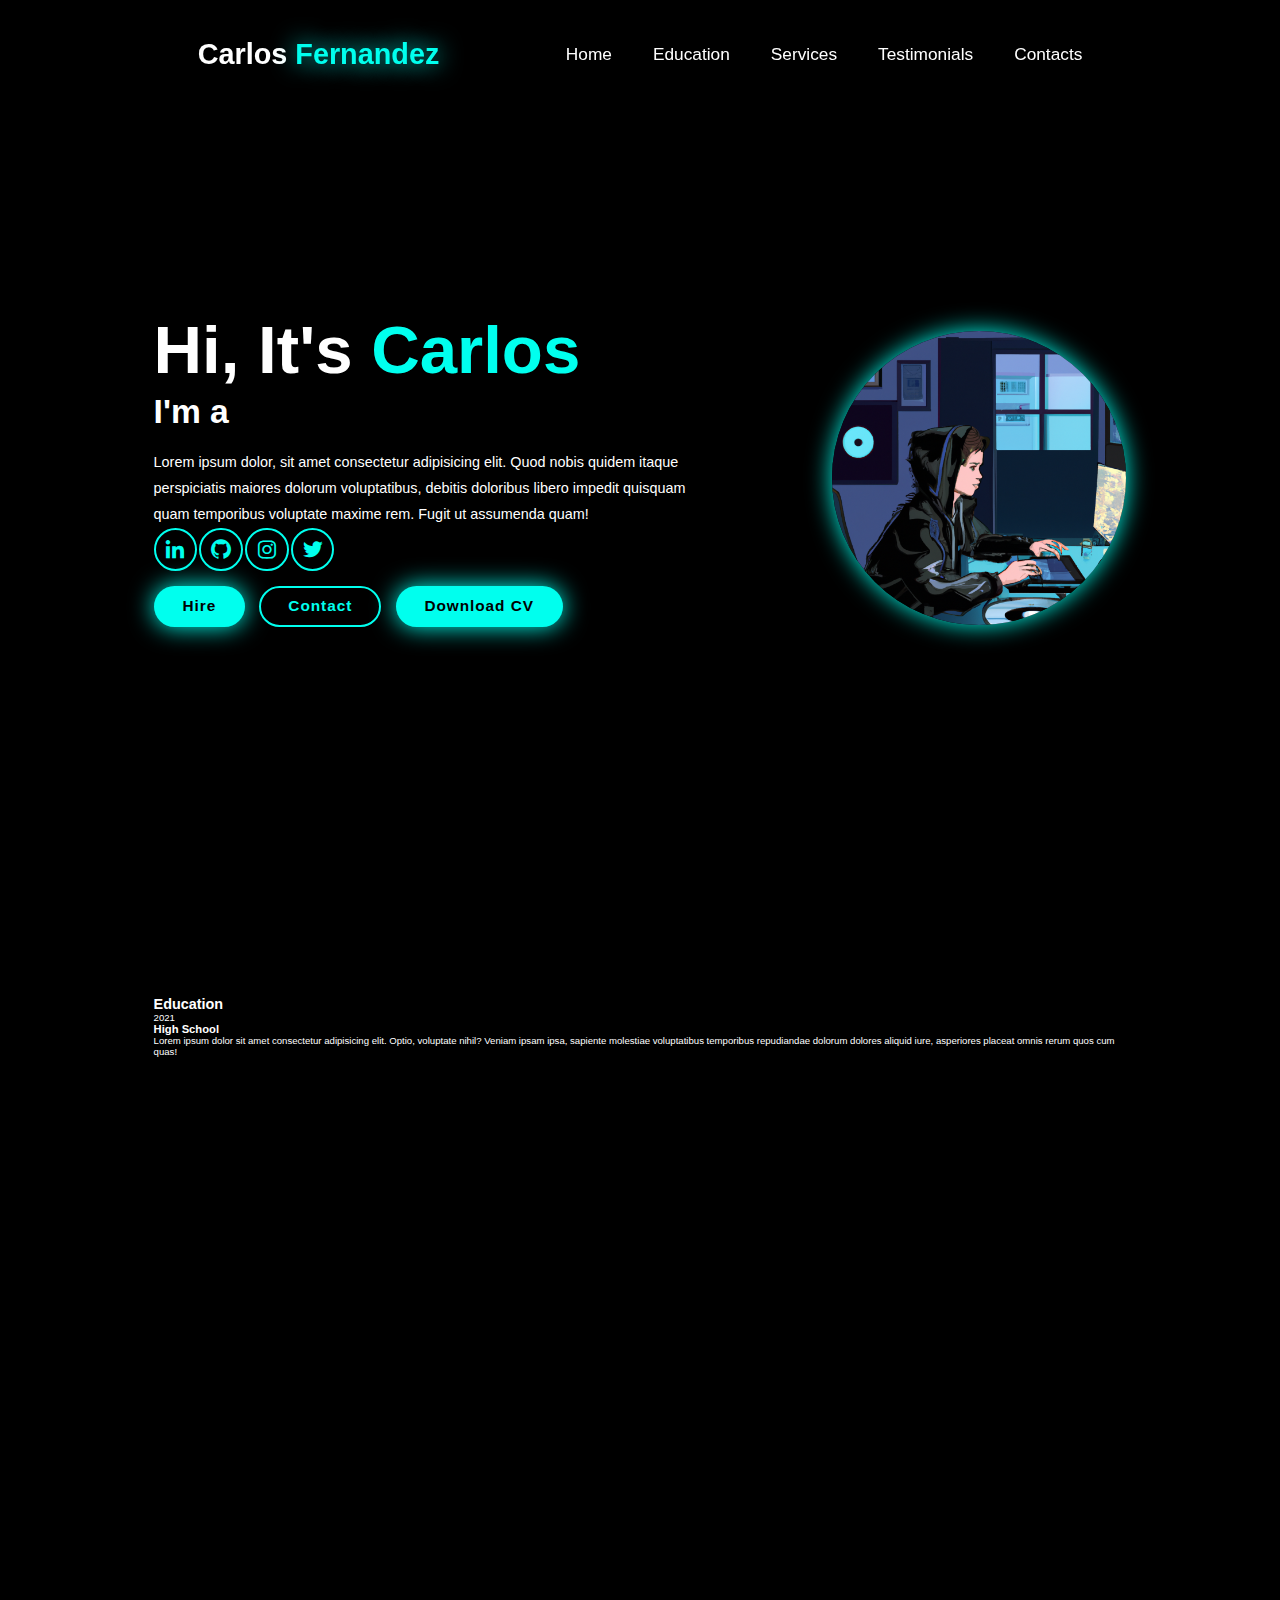
==== index.html @ 99d8a3a7 "1ra Parte" ====
<!DOCTYPE html>
<html lang="en">
<head>
    <meta charset="UTF-8">
    <meta name="viewport" content="width=device-width, initial-scale=1.0">
    <title>Carlos Fernandez - Portafolio</title>
    <link rel="stylesheet" href="style.css">
    <link href='https://unpkg.com/boxicons@2.1.4/css/boxicons.min.css' rel='stylesheet'>
</head>
<body>

   <div> <header class="header">
        <a href="#home" class="logo">Carlos
          <span>Fernandez</span></a>

          <i class='bx bx-menu' id="menu-icon"></i>


          <nav class="navbar">
            <a href="#home" class="active">Home</a>
            <a href="#home" class="active">Education</a>
            <a href="#home" class="active">Services</a>
            <a href="#home" class="active">Testimonials</a>
            <a href="#home" class="active">Contacts</a>
          </nav>
    </header>

    <section class="home" id="home">
        <div class="home-content">
            <h1> Hi, It's <span>Carlos</span></h1>
            <h3 class="text-animation">I'm a<span></span></h3>
            <p>Lorem ipsum dolor, sit amet consectetur adipisicing elit. Quod nobis quidem itaque perspiciatis maiores dolorum voluptatibus, debitis doloribus libero impedit quisquam quam temporibus voluptate maxime rem. Fugit ut assumenda quam!</p>
            
            <div class="social-icon">
                <a href="#"><i class='bx bxl-linkedin' ></i></a>
                <a href="#"><i class='bx bxl-github'></i></a>
                <a href="#"><i class='bx bxl-instagram' ></i></a>
                <a href="#"><i class='bx bxl-twitter'></i></a>
            </div>

            <div class="btn-group">
                <a href="#" class="btn">Hire</a>
                <a href="#contact" class="btn">Contact</a> 
                <a href="#" class="btn">Download CV</a>
            </div>
        </div>
            <div class="home-img">
                <img src="image.png" alt="">
            </div>
        </div>

    </section>

    <section class="Education" id="education">
        <h2 class="heading">Education</h2>

        <div class="timeline-item">

            <div class="timeline-item">
                <div class="timeline-dot">
                    <div class="timeline-date">2021</div>
                    <div class="timeline-content">
                        <h3>High School</h3>
                        <p>Lorem ipsum dolor sit amet consectetur adipisicing elit. Optio, voluptate nihil? Veniam ipsam ipsa, sapiente molestiae voluptatibus temporibus repudiandae dolorum dolores aliquid iure, asperiores placeat omnis rerum quos cum quas!</p>
                    </div>
                </div>
            </div>
        </div> 
    </section>


    <script src="script.js"></script>
</body>
</html>
---- style.css ----
*{
    margin: 0;
    padding: 0;
    box-sizing: border-box;
    text-decoration: none;
    border: none;
    outline: none;
    scroll-behavior: smooth;
    font-family: "Poppins", sans-serif;
}
:root {
    --bg-color: #000000;
    --second-bg-color: #131313;
    --text-color: white;
    --main-color: #00ffee;
}
html{
    font-size: 60%;
    overflow-x: hidden;
}
body{
    background: var(--bg-color);
    color: var(--text-color);
}
.header{
    position: fixed;
    top: 0;
    left: 0;
    width: 100%;
    padding: 4rem 12% 4rem;
    background: rgba(0, 0, 0, 0.3);
    backdrop-filter: blur(10px);
    display: flex;
    justify-content: space-around;
    align-items: center;
    z-index: 5;
}
.logo{
    font-size: 3rem;
    color: var(--text-color);
    font-weight: 800;
    cursor: pointer;
    transition: 0.3 ease;
}
.logo:hover{
    transform: scale(1.1);
}
.logo span{
    text-shadow: 0 0 25px var(--main-color) ;
}
.navbar a{
    font-size: 1.8rem;
    color:var(--text-color);
    margin-left: 4rem;
    font-weight: 500;
    transition: 0.3s ease;
    border-bottom: 3px solid transparent;

}
.navbar a:hover{
    color: var(--main-color);
    border-bottom: 3px solid var(--main-color);
}
#menu-icon{
    font-size: 3.6rem;
    color: var(--main-color);
    display: none;
}
section{
    min-height: 100vh;
    padding: 10rem 12% 10rem;
}
.home{
    display: flex;
    align-items: center;
    justify-content: center;
    gap: 15rem;
}
.home-content{
    display: flex;
    flex-direction: column;
    align-items: baseline;
    text-align: left;
    justify-content: center;
    margin-top: 3rem;
}
span{
    color: var(--main-color);
}
.logo span{
    color: var(--main-color);
}
.home-content h3{
    margin-bottom: 2rem;
    margin-top: 1rem;
    font-size: 3.5rem;
}
.home-content h1{
    font-size: 7rem;
    font-weight: 7rem;
    font-weight: 700;
    margin-top: 1.5rem;
    line-height: 1;
}
.home-img img{
    position: relative;
    top: 3rem;
    width: 23vw;
    border-radius: 50%;
    box-shadow: 0 0 25px var(--main-color);
    cursor: pointer;
    transition: 0.4s ease-in-out;
}
.home-img img:hover{
    box-shadow: 0 0 25px var(--main-color)
                0 0 50px var(--main-color)
                0 0 100px var(--main-color);
}
.home-content p{
    font-size: 1.5rem;
    font-weight: 500;
    line-height: 1.8;
    max-width: 1000px;
}
.social-icon a{
    display: inline-flex;
    justify-content: center;
    align-items: center;
    width: 4.5rem;
    height: 4.5rem;
    background: transparent;
    border: 2px solid var(--main-color);
    font-size: 2.5rem;
    border-radius: 50%;
    color: var(--main-color);
    margin: 3rem 1.5 3rem 0;
    transition: 0.3 ease-in-out;
    margin-bottom: 1.5rem;
}
.social-icon a:hover{
    color: var(--text-color);
    transform: scale(1.3) translateY(-5px);
    box-shadow: 0 0 25px var(--main-color);
    background-color: var(--main-color);
}
.btn{
    display: inline-block;
    padding: 1rem 2.8rem;
    background: var(--main-color);
    box-shadow: 0 0 25px var(--main-color);
    border-radius: 4rem;
    font-size: 1.6rem;
    color: black;
    border: 2px solid transparent;
    letter-spacing: 0.1rem;
    font-weight: 600;
    transition: 0.3s ease-in-out;
    cursor: pointer;
}
.btn:hover{
    transform: scale(1.05);
    box-shadow: 0 0 50px var(--main-color);
}
.btn-group{
    display: flex;
    align-items: center;
    gap: 1.5rem;
}
.btn-group a:nth-of-type(2){
    background-color: black;
    color: var(--main-color);
    border: 2px solid var(--main-color);
    box-shadow: 0 0 25px transparent;
}
.btn-group a:nth-of-type(2):hover{
    box-shadow: 0 0 25px var(--main-color);
    background-color: var(--main-color);
    color: black;

}
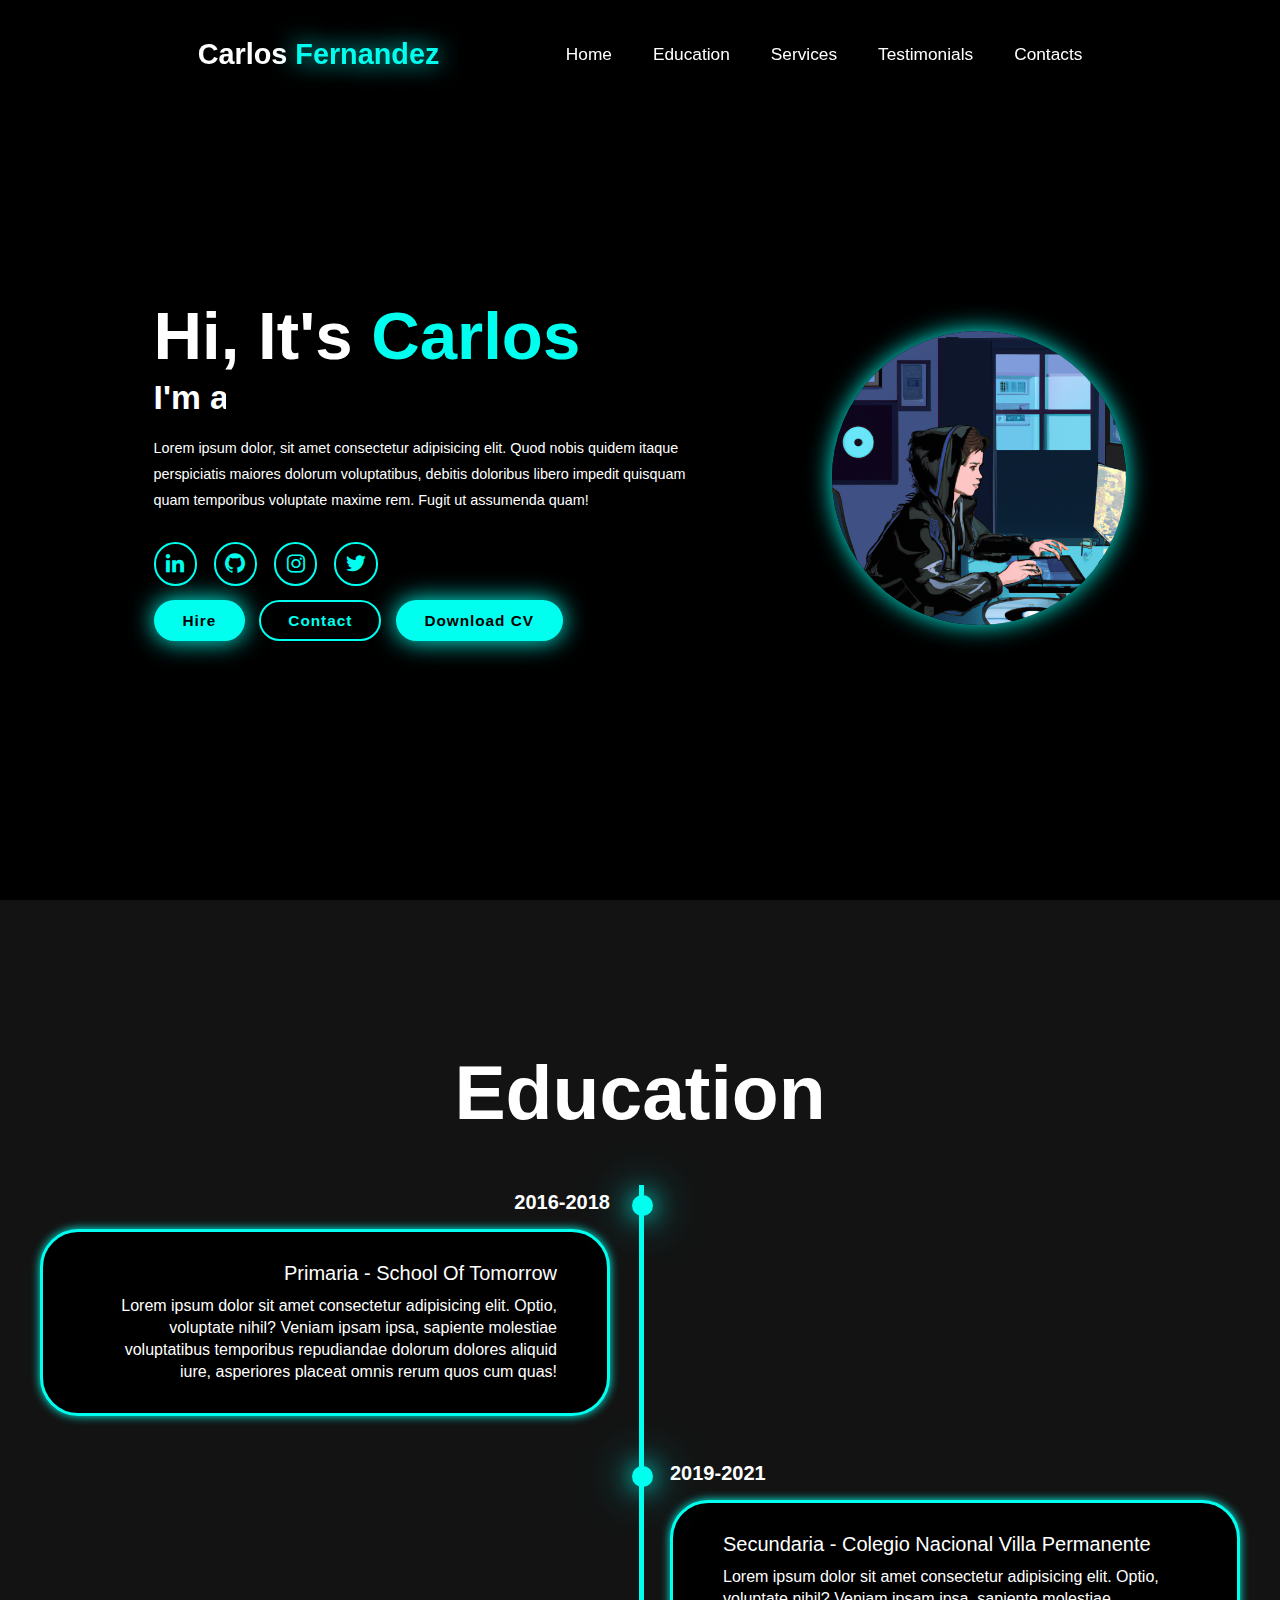
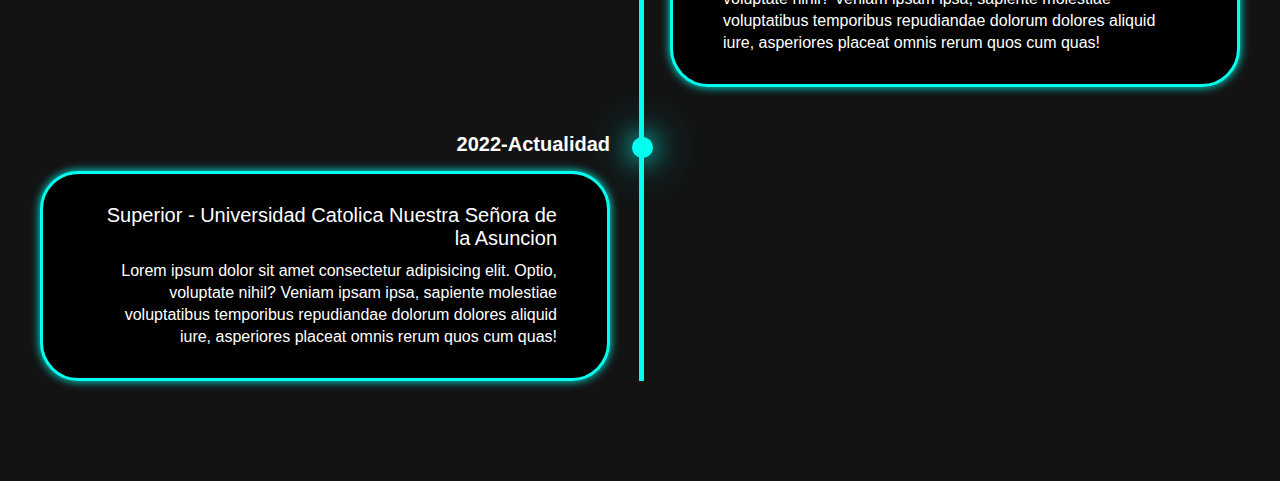
==== commit 5d957181: "Education" ====
--- a/index.html
+++ b/index.html
@@ -9,32 +9,28 @@
 </head>
 <body>
 
-   <div> <header class="header">
-        <a href="#home" class="logo">Carlos
-          <span>Fernandez</span></a>
-
-          <i class='bx bx-menu' id="menu-icon"></i>
-
-
-          <nav class="navbar">
+    <header class="header">
+        <a href="#home" class="logo">Carlos <span>Fernandez</span></a>
+        <i class='bx bx-menu' id="menu-icon"></i>
+        <nav class="navbar">
             <a href="#home" class="active">Home</a>
-            <a href="#home" class="active">Education</a>
-            <a href="#home" class="active">Services</a>
-            <a href="#home" class="active">Testimonials</a>
-            <a href="#home" class="active">Contacts</a>
-          </nav>
+            <a href="#education">Education</a>
+            <a href="#services">Services</a>
+            <a href="#testimonials">Testimonials</a>
+            <a href="#contacts">Contacts</a>
+        </nav>
     </header>
 
     <section class="home" id="home">
         <div class="home-content">
-            <h1> Hi, It's <span>Carlos</span></h1>
+            <h1>Hi, It's <span>Carlos</span></h1>
             <h3 class="text-animation">I'm a<span></span></h3>
             <p>Lorem ipsum dolor, sit amet consectetur adipisicing elit. Quod nobis quidem itaque perspiciatis maiores dolorum voluptatibus, debitis doloribus libero impedit quisquam quam temporibus voluptate maxime rem. Fugit ut assumenda quam!</p>
             
             <div class="social-icon">
-                <a href="#"><i class='bx bxl-linkedin' ></i></a>
+                <a href="#"><i class='bx bxl-linkedin'></i></a>
                 <a href="#"><i class='bx bxl-github'></i></a>
-                <a href="#"><i class='bx bxl-instagram' ></i></a>
+                <a href="#"><i class='bx bxl-instagram'></i></a>
                 <a href="#"><i class='bx bxl-twitter'></i></a>
             </div>
 
@@ -44,31 +40,43 @@
                 <a href="#" class="btn">Download CV</a>
             </div>
         </div>
-            <div class="home-img">
-                <img src="image.png" alt="">
-            </div>
+        <div class="home-img">
+            <img src="image.png" alt="">
         </div>
-
     </section>
 
-    <section class="Education" id="education">
+    <section class="education" id="education">
         <h2 class="heading">Education</h2>
-
-        <div class="timeline-item">
+        <div class="timeline-items">
+            <div class="timeline-item">
+                <div class="timeline-dot"></div>
+                <div class="timeline-date">2016-2018</div>
+                <div class="timeline-content">
+                    <h3>Primaria - School Of Tomorrow</h3>
+                    <p>Lorem ipsum dolor sit amet consectetur adipisicing elit. Optio, voluptate nihil? Veniam ipsam ipsa, sapiente molestiae voluptatibus temporibus repudiandae dolorum dolores aliquid iure, asperiores placeat omnis rerum quos cum quas!</p>
+                </div>
+            </div>
 
             <div class="timeline-item">
-                <div class="timeline-dot">
-                    <div class="timeline-date">2021</div>
-                    <div class="timeline-content">
-                        <h3>High School</h3>
-                        <p>Lorem ipsum dolor sit amet consectetur adipisicing elit. Optio, voluptate nihil? Veniam ipsam ipsa, sapiente molestiae voluptatibus temporibus repudiandae dolorum dolores aliquid iure, asperiores placeat omnis rerum quos cum quas!</p>
-                    </div>
+                <div class="timeline-dot"></div>
+                <div class="timeline-date">2019-2021</div>
+                <div class="timeline-content">
+                    <h3>Secundaria - Colegio Nacional Villa Permanente</h3>
+                    <p>Lorem ipsum dolor sit amet consectetur adipisicing elit. Optio, voluptate nihil? Veniam ipsam ipsa, sapiente molestiae voluptatibus temporibus repudiandae dolorum dolores aliquid iure, asperiores placeat omnis rerum quos cum quas!</p>
+                </div>
+            </div>
+
+            <div class="timeline-item">
+                <div class="timeline-dot"></div>
+                <div class="timeline-date">2022-Actualidad</div>
+                <div class="timeline-content">
+                    <h3>Superior - Universidad Catolica Nuestra Señora de la Asuncion</h3>
+                    <p>Lorem ipsum dolor sit amet consectetur adipisicing elit. Optio, voluptate nihil? Veniam ipsam ipsa, sapiente molestiae voluptatibus temporibus repudiandae dolorum dolores aliquid iure, asperiores placeat omnis rerum quos cum quas!</p>
                 </div>
             </div>
         </div> 
     </section>
 
-
     <script src="script.js"></script>
 </body>
-</html>+</html>
--- a/style.css
+++ b/style.css
@@ -27,7 +27,7 @@
     top: 0;
     left: 0;
     width: 100%;
-    padding: 4rem 12% 4rem;
+    padding: 4rem 12%;
     background: rgba(0, 0, 0, 0.3);
     backdrop-filter: blur(10px);
     display: flex;
@@ -40,22 +40,21 @@
     color: var(--text-color);
     font-weight: 800;
     cursor: pointer;
-    transition: 0.3 ease;
+    transition: 0.3s ease;
 }
 .logo:hover{
     transform: scale(1.1);
 }
 .logo span{
-    text-shadow: 0 0 25px var(--main-color) ;
+    text-shadow: 0 0 25px var(--main-color);
 }
 .navbar a{
     font-size: 1.8rem;
-    color:var(--text-color);
+    color: var(--text-color);
     margin-left: 4rem;
     font-weight: 500;
     transition: 0.3s ease;
     border-bottom: 3px solid transparent;
-
 }
 .navbar a:hover{
     color: var(--main-color);
@@ -68,7 +67,7 @@
 }
 section{
     min-height: 100vh;
-    padding: 10rem 12% 10rem;
+    padding: 10rem 12%;
 }
 .home{
     display: flex;
@@ -87,9 +86,6 @@
 span{
     color: var(--main-color);
 }
-.logo span{
-    color: var(--main-color);
-}
 .home-content h3{
     margin-bottom: 2rem;
     margin-top: 1rem;
@@ -97,7 +93,6 @@
 }
 .home-content h1{
     font-size: 7rem;
-    font-weight: 7rem;
     font-weight: 700;
     margin-top: 1.5rem;
     line-height: 1;
@@ -112,8 +107,8 @@
     transition: 0.4s ease-in-out;
 }
 .home-img img:hover{
-    box-shadow: 0 0 25px var(--main-color)
-                0 0 50px var(--main-color)
+    box-shadow: 0 0 25px var(--main-color),
+                0 0 50px var(--main-color),
                 0 0 100px var(--main-color);
 }
 .home-content p{
@@ -133,9 +128,8 @@
     font-size: 2.5rem;
     border-radius: 50%;
     color: var(--main-color);
-    margin: 3rem 1.5 3rem 0;
-    transition: 0.3 ease-in-out;
-    margin-bottom: 1.5rem;
+    margin: 3rem 1.5rem 1.5rem 0;
+    transition: 0.3s ease-in-out;
 }
 .social-icon a:hover{
     color: var(--text-color);
@@ -176,5 +170,148 @@
     box-shadow: 0 0 25px var(--main-color);
     background-color: var(--main-color);
     color: black;
-
-}
+}
+.text-animation{
+    font-size: 34px;
+    font-weight: 600;
+    min-width: 280px;
+}
+.text-animation span{
+    position: relative;
+}
+.text-animation span::before{
+    content: "Web Developer";
+    color: var(--main-color);
+    animation: words 20s infinite;
+}
+.text-animation span::after{
+    content: "";
+    background-color: var(--bg-color);
+    position: absolute;
+    width: calc(100% + 8px);
+    height: 100%;
+    border-left: 3px solid var(--bg-color);
+    right: -8px;
+    animation: cursor 1s infinite, typing 20s steps(20) infinite;
+}
+@keyframes cursor {
+    to {
+        border-left: 2px solid var(--main-color);
+    }
+}
+@keyframes words {
+    0%, 20% {
+        content: "Frontend Designer";
+    }
+    21%, 40% {
+        content: "Web Designer";
+    }
+    41%, 60% {
+        content: "UI / UX Designer";
+    }
+    61%, 80% {
+        content: "Web Developer";
+    }
+    81%, 100% {
+        content: "Software Tester";
+    }
+}
+@keyframes typing {
+    0%, 10%, 15%, 30%, 35%, 50%, 55%, 70%, 75%, 90%, 95% {
+        width: 0;
+    }
+    5%, 20%, 25%, 40%, 45%, 60%, 65%, 80%, 85% {
+        width: calc(100% + 8px);
+    }
+}
+.heading{
+    font-size: 8rem;
+    text-align: center;
+    margin: 5rem 0;
+}
+.education{
+    padding: 100px 15px;
+    background: var(--second-bg-color);
+}
+.education h2{
+    margin-bottom: 5rem;
+}
+.timeline-items{
+    max-width: 1200px;
+    margin: auto;
+    display: flex;
+    flex-wrap: wrap;
+    position: relative;
+}
+.timeline-items::before{
+    content: "";
+    position: absolute;
+    width: 5px;
+    height: 100%;
+    background-color: var(--main-color);
+    left: calc(50% - 1px);
+}
+.timeline-item{
+    margin-bottom: 40px;
+    width: 100%;
+    position: relative;
+}
+.timeline-item:last-child{
+    margin-bottom: 0;
+}
+.timeline-item:nth-child(odd){
+    padding-right: calc(50% + 30px);
+    text-align: right;
+}
+.timeline-item:nth-child(even){
+    padding-left: calc(50% + 30px);
+}
+.timeline-dot{
+    height: 21px;
+    width: 21px;
+    background-color: var(--main-color);
+    box-shadow: 0 0 25px var(--main-color),
+                0 0 50px var(--main-color);
+    position: absolute;
+    left: calc(50% - 8px);
+    border-radius: 50%;
+    top: 10px;
+}
+.timeline-date{
+    font-size: 20px;
+    font-weight: 800;
+    color: white;
+    margin: 6px 0 15px;
+}                   
+.timeline-content{
+    background-color: var(--bg-color);
+    border: 3px solid var(--main-color);
+    padding: 30px 50px;
+    border-radius: 4rem;
+    box-shadow: 0 0 10px var(--main-color);
+    cursor: pointer;
+    transition: 0.3s ease-in-out;
+}
+.timeline-content:hover{
+    transform: scale(1.05);
+    box-shadow: 0 0 25px var(--main-color);
+}
+.timeline-content h3{
+    font-size: 20px;
+    color: white;
+    margin: 0 0 10px;
+    font-weight: 500;
+}
+.timeline-content p{
+    color: white;
+    font-size: 16px;
+    font-weight: 300;
+    line-height: 22px;
+}
+::-webkit-scrollbar{
+    background-color: var(--main-color);
+}
+::-webkit-scrollbar-track{
+    background-color: var(--bg-color);
+    width: 50px;
+}
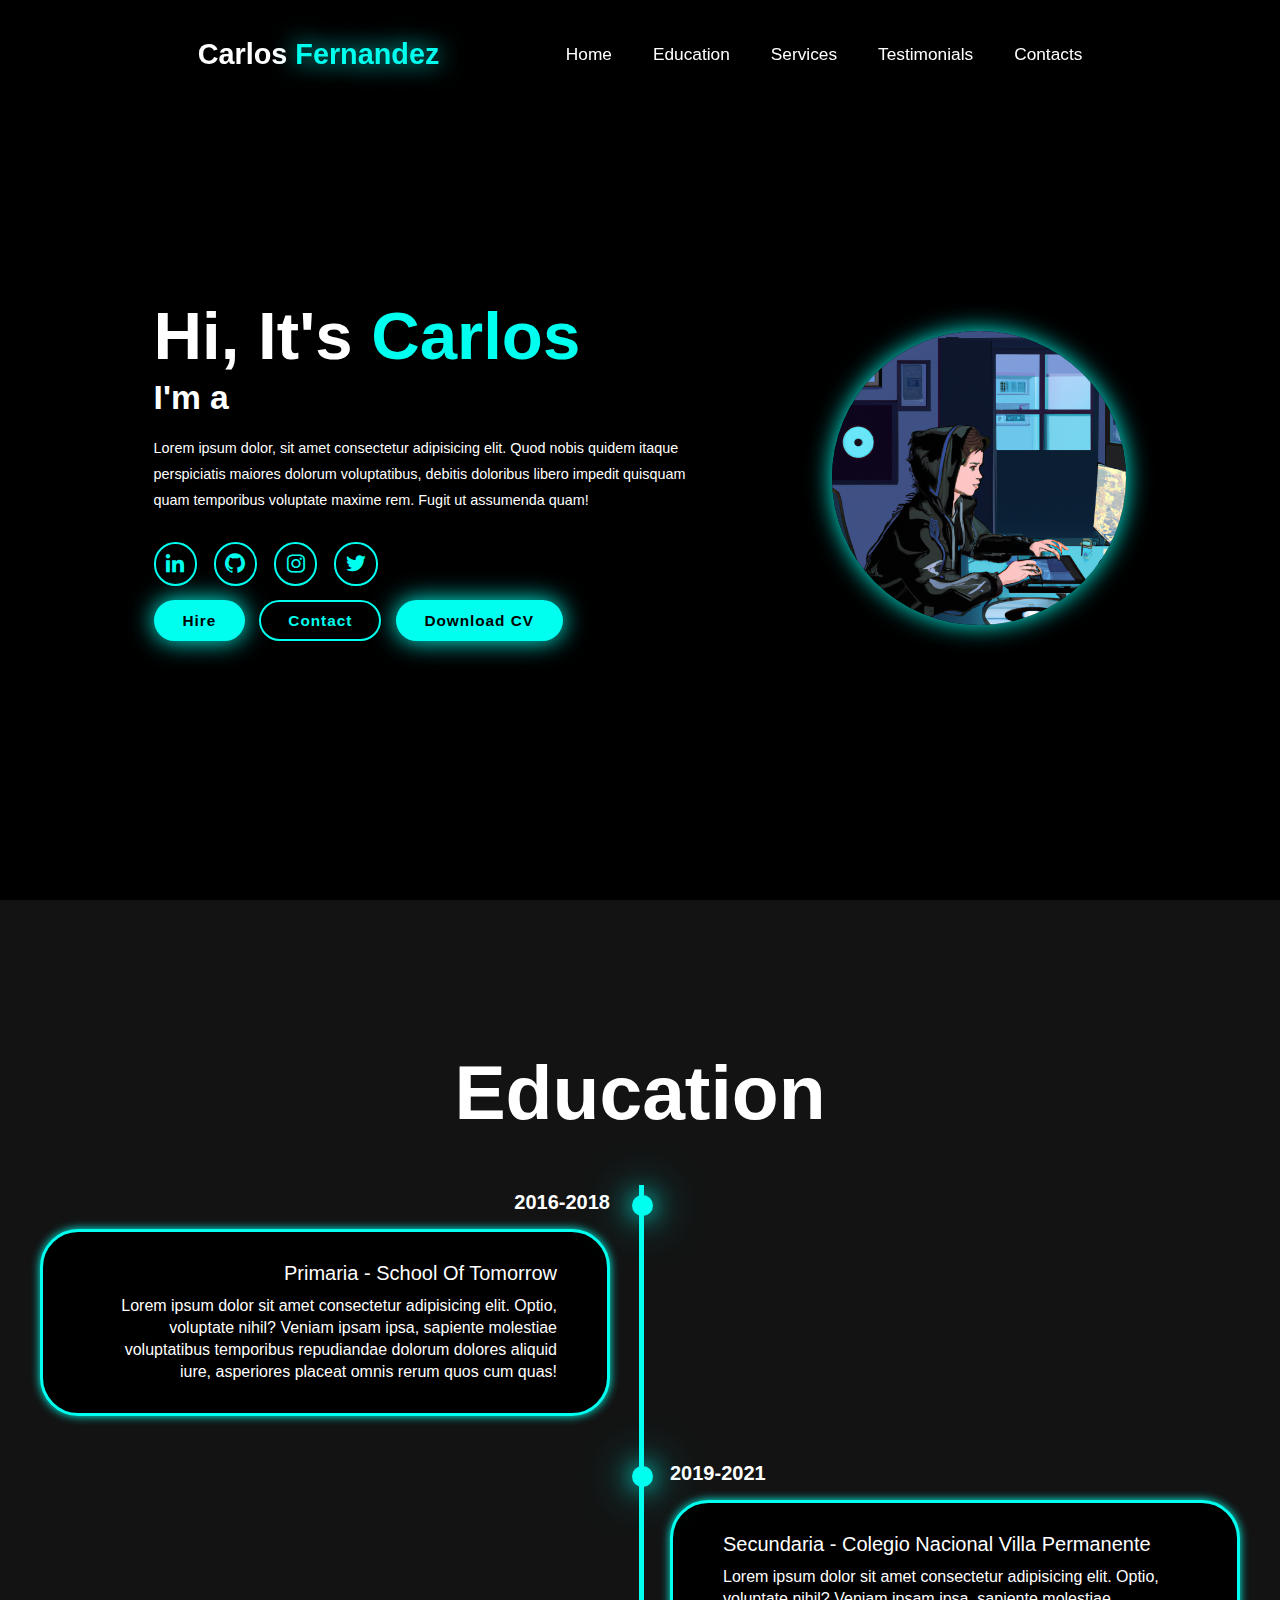
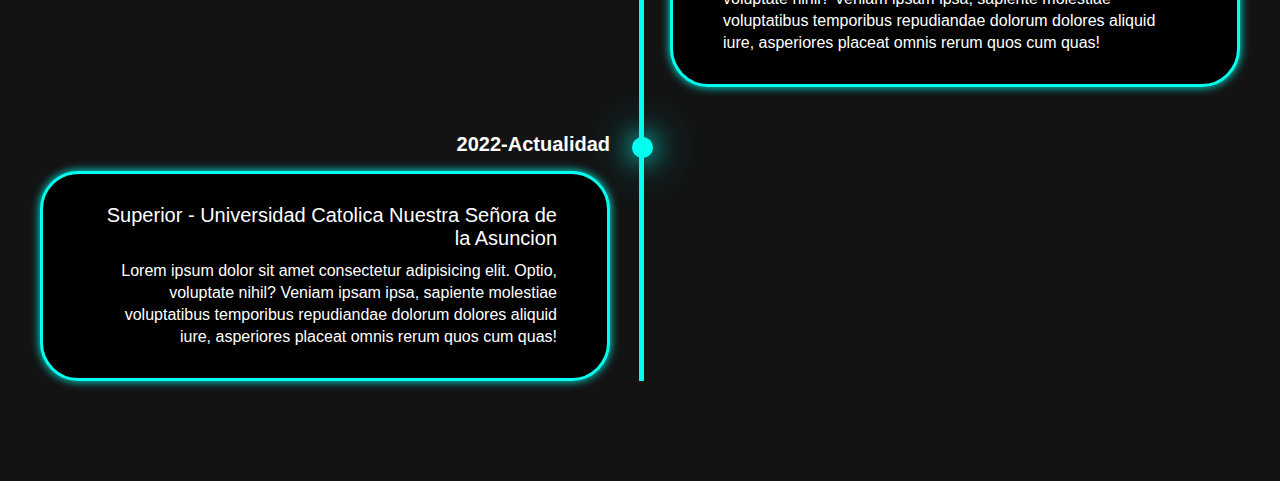
==== commit 3644e8f2: "1" ====
--- a/index.html
+++ b/index.html
@@ -24,7 +24,7 @@
     <section class="home" id="home">
         <div class="home-content">
             <h1>Hi, It's <span>Carlos</span></h1>
-            <h3 class="text-animation">I'm a<span></span></h3>
+            <h3 class="text-animation">I'm a <span></span></h3>
             <p>Lorem ipsum dolor, sit amet consectetur adipisicing elit. Quod nobis quidem itaque perspiciatis maiores dolorum voluptatibus, debitis doloribus libero impedit quisquam quam temporibus voluptate maxime rem. Fugit ut assumenda quam!</p>
             
             <div class="social-icon">
--- a/style.css
+++ b/style.css
@@ -1,4 +1,4 @@
-*{
+* {
     margin: 0;
     padding: 0;
     box-sizing: border-box;
@@ -14,15 +14,16 @@
     --text-color: white;
     --main-color: #00ffee;
 }
-html{
+html {
     font-size: 60%;
     overflow-x: hidden;
-}
-body{
+    scroll-behavior: smooth;
+}
+body {
     background: var(--bg-color);
     color: var(--text-color);
 }
-.header{
+.header {
     position: fixed;
     top: 0;
     left: 0;
@@ -35,20 +36,20 @@
     align-items: center;
     z-index: 5;
 }
-.logo{
+.logo {
     font-size: 3rem;
     color: var(--text-color);
     font-weight: 800;
     cursor: pointer;
     transition: 0.3s ease;
 }
-.logo:hover{
+.logo:hover {
     transform: scale(1.1);
 }
-.logo span{
+.logo span {
     text-shadow: 0 0 25px var(--main-color);
 }
-.navbar a{
+.navbar a {
     font-size: 1.8rem;
     color: var(--text-color);
     margin-left: 4rem;
@@ -56,26 +57,26 @@
     transition: 0.3s ease;
     border-bottom: 3px solid transparent;
 }
-.navbar a:hover{
+.navbar a:hover {
     color: var(--main-color);
     border-bottom: 3px solid var(--main-color);
 }
-#menu-icon{
+#menu-icon {
     font-size: 3.6rem;
     color: var(--main-color);
     display: none;
 }
-section{
+section {
     min-height: 100vh;
     padding: 10rem 12%;
 }
-.home{
+.home {
     display: flex;
     align-items: center;
     justify-content: center;
     gap: 15rem;
 }
-.home-content{
+.home-content {
     display: flex;
     flex-direction: column;
     align-items: baseline;
@@ -83,21 +84,21 @@
     justify-content: center;
     margin-top: 3rem;
 }
-span{
-    color: var(--main-color);
-}
-.home-content h3{
+span {
+    color: var(--main-color);
+}
+.home-content h3 {
     margin-bottom: 2rem;
     margin-top: 1rem;
     font-size: 3.5rem;
 }
-.home-content h1{
+.home-content h1 {
     font-size: 7rem;
     font-weight: 700;
     margin-top: 1.5rem;
     line-height: 1;
 }
-.home-img img{
+.home-img img {
     position: relative;
     top: 3rem;
     width: 23vw;
@@ -106,18 +107,18 @@
     cursor: pointer;
     transition: 0.4s ease-in-out;
 }
-.home-img img:hover{
+.home-img img:hover {
     box-shadow: 0 0 25px var(--main-color),
                 0 0 50px var(--main-color),
                 0 0 100px var(--main-color);
 }
-.home-content p{
+.home-content p {
     font-size: 1.5rem;
     font-weight: 500;
     line-height: 1.8;
     max-width: 1000px;
 }
-.social-icon a{
+.social-icon a {
     display: inline-flex;
     justify-content: center;
     align-items: center;
@@ -131,13 +132,13 @@
     margin: 3rem 1.5rem 1.5rem 0;
     transition: 0.3s ease-in-out;
 }
-.social-icon a:hover{
+.social-icon a:hover {
     color: var(--text-color);
     transform: scale(1.3) translateY(-5px);
     box-shadow: 0 0 25px var(--main-color);
     background-color: var(--main-color);
 }
-.btn{
+.btn {
     display: inline-block;
     padding: 1rem 2.8rem;
     background: var(--main-color);
@@ -151,40 +152,40 @@
     transition: 0.3s ease-in-out;
     cursor: pointer;
 }
-.btn:hover{
+.btn:hover {
     transform: scale(1.05);
     box-shadow: 0 0 50px var(--main-color);
 }
-.btn-group{
+.btn-group {
     display: flex;
     align-items: center;
     gap: 1.5rem;
 }
-.btn-group a:nth-of-type(2){
+.btn-group a:nth-of-type(2) {
     background-color: black;
     color: var(--main-color);
     border: 2px solid var(--main-color);
     box-shadow: 0 0 25px transparent;
 }
-.btn-group a:nth-of-type(2):hover{
+.btn-group a:nth-of-type(2):hover {
     box-shadow: 0 0 25px var(--main-color);
     background-color: var(--main-color);
     color: black;
 }
-.text-animation{
+.text-animation {
     font-size: 34px;
     font-weight: 600;
     min-width: 280px;
 }
-.text-animation span{
+.text-animation span {
     position: relative;
 }
-.text-animation span::before{
+.text-animation span::before {
     content: "Web Developer";
     color: var(--main-color);
     animation: words 20s infinite;
 }
-.text-animation span::after{
+.text-animation span::after {
     content: "";
     background-color: var(--bg-color);
     position: absolute;
@@ -224,26 +225,26 @@
         width: calc(100% + 8px);
     }
 }
-.heading{
+.heading {
     font-size: 8rem;
     text-align: center;
     margin: 5rem 0;
 }
-.education{
+.education {
     padding: 100px 15px;
     background: var(--second-bg-color);
 }
-.education h2{
+.education h2 {
     margin-bottom: 5rem;
 }
-.timeline-items{
+.timeline-items {
     max-width: 1200px;
     margin: auto;
     display: flex;
     flex-wrap: wrap;
     position: relative;
 }
-.timeline-items::before{
+.timeline-items::before {
     content: "";
     position: absolute;
     width: 5px;
@@ -251,22 +252,22 @@
     background-color: var(--main-color);
     left: calc(50% - 1px);
 }
-.timeline-item{
+.timeline-item {
     margin-bottom: 40px;
     width: 100%;
     position: relative;
 }
-.timeline-item:last-child{
+.timeline-item:last-child {
     margin-bottom: 0;
 }
-.timeline-item:nth-child(odd){
+.timeline-item:nth-child(odd) {
     padding-right: calc(50% + 30px);
     text-align: right;
 }
-.timeline-item:nth-child(even){
+.timeline-item:nth-child(even) {
     padding-left: calc(50% + 30px);
 }
-.timeline-dot{
+.timeline-dot {
     height: 21px;
     width: 21px;
     background-color: var(--main-color);
@@ -277,13 +278,13 @@
     border-radius: 50%;
     top: 10px;
 }
-.timeline-date{
+.timeline-date {
     font-size: 20px;
     font-weight: 800;
     color: white;
     margin: 6px 0 15px;
 }                   
-.timeline-content{
+.timeline-content {
     background-color: var(--bg-color);
     border: 3px solid var(--main-color);
     padding: 30px 50px;
@@ -292,26 +293,29 @@
     cursor: pointer;
     transition: 0.3s ease-in-out;
 }
-.timeline-content:hover{
+.timeline-content:hover {
     transform: scale(1.05);
     box-shadow: 0 0 25px var(--main-color);
 }
-.timeline-content h3{
+.timeline-content h3 {
     font-size: 20px;
     color: white;
     margin: 0 0 10px;
     font-weight: 500;
 }
-.timeline-content p{
+.timeline-content p {
     color: white;
     font-size: 16px;
     font-weight: 300;
     line-height: 22px;
 }
-::-webkit-scrollbar{
-    background-color: var(--main-color);
-}
-::-webkit-scrollbar-track{
+::-webkit-scrollbar {
+    width: 12px;
+}
+::-webkit-scrollbar-thumb {
+    background-color: var(--main-color);
+    border-radius: 6px;
+}
+::-webkit-scrollbar-track {
     background-color: var(--bg-color);
-    width: 50px;
-}
+}
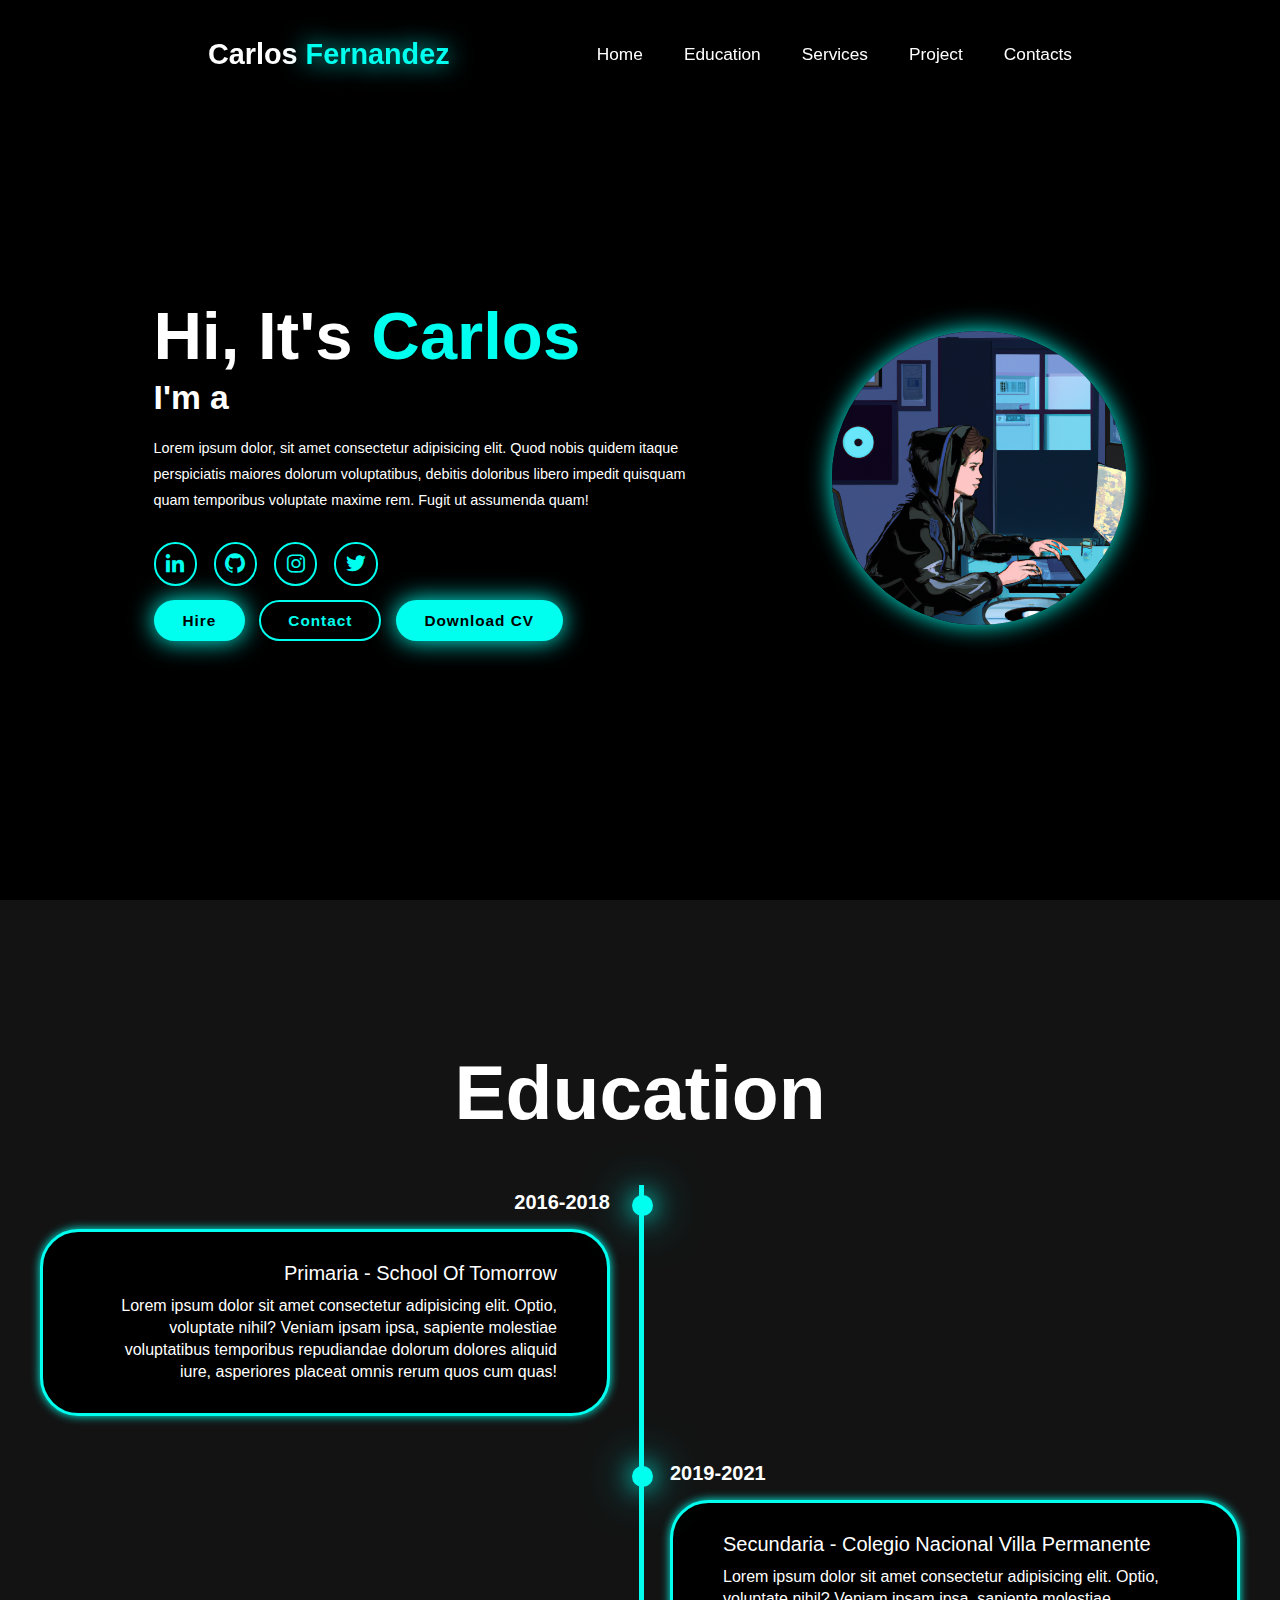
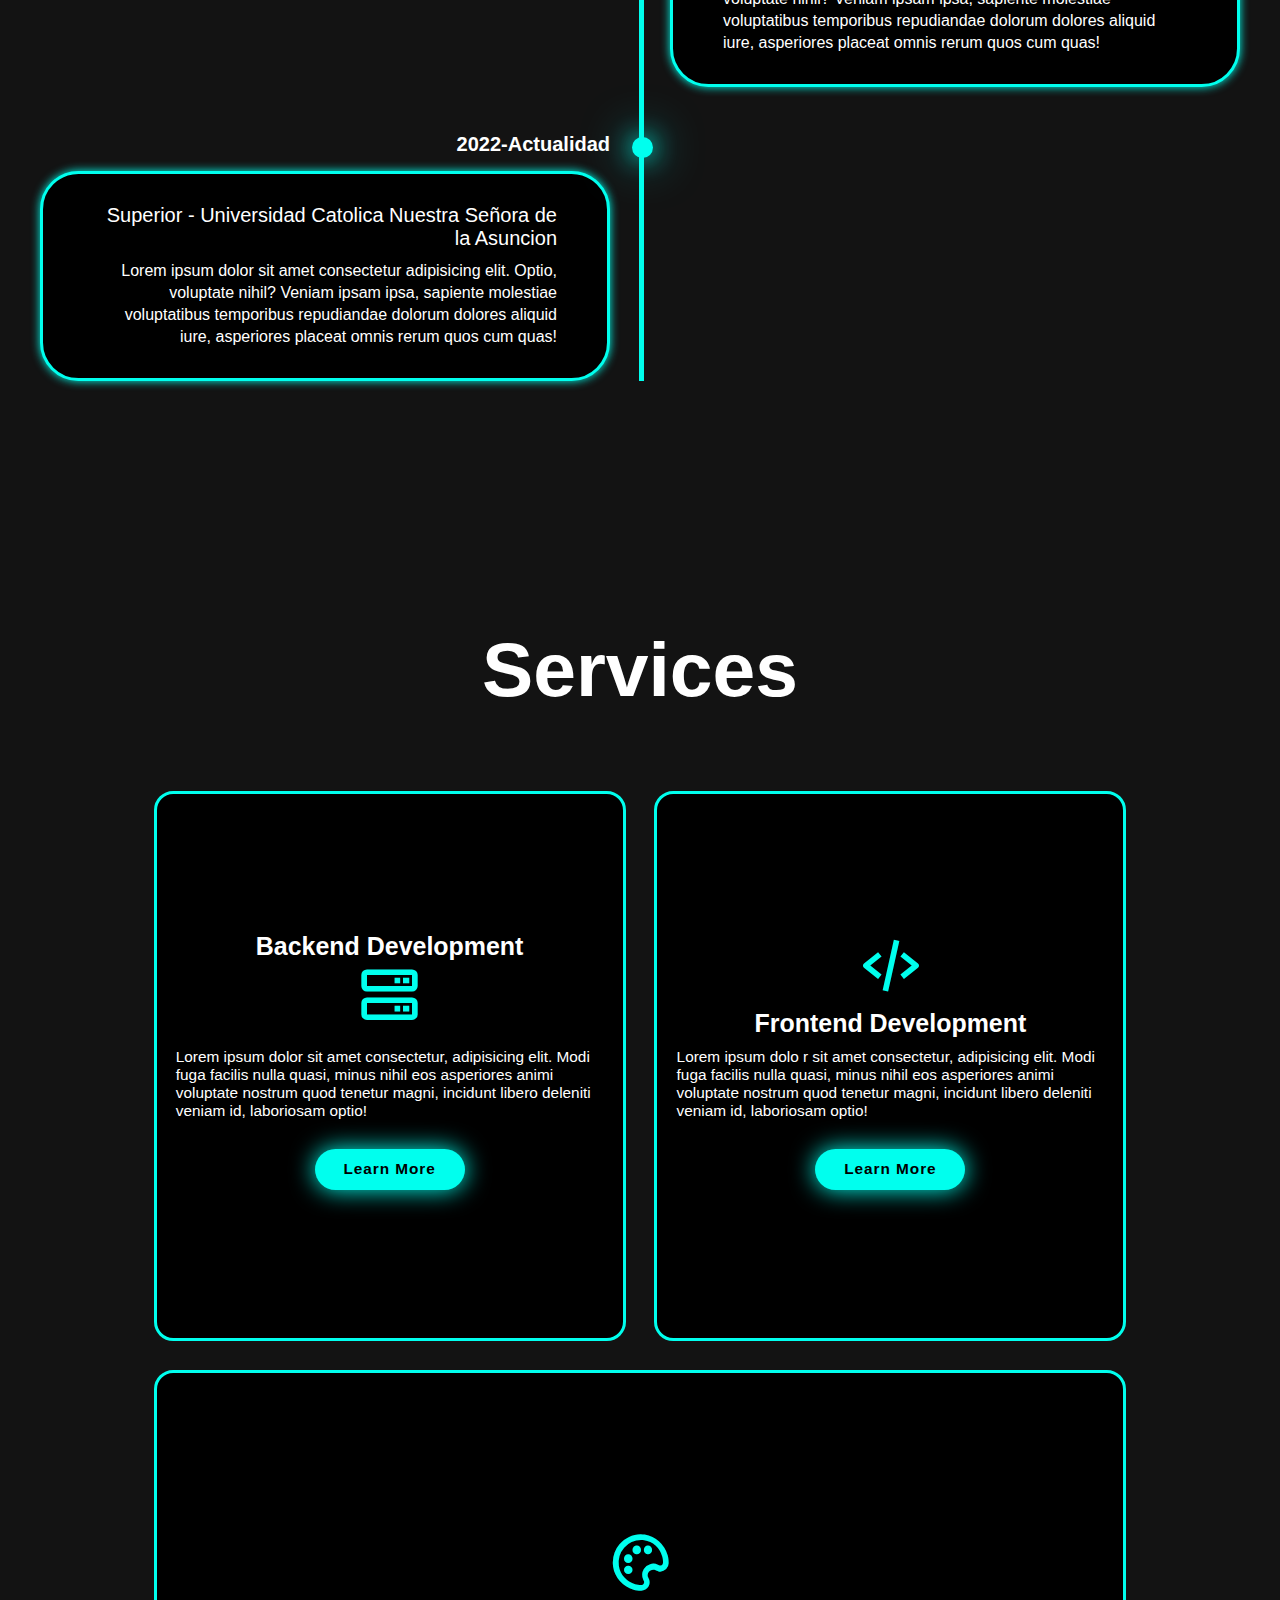
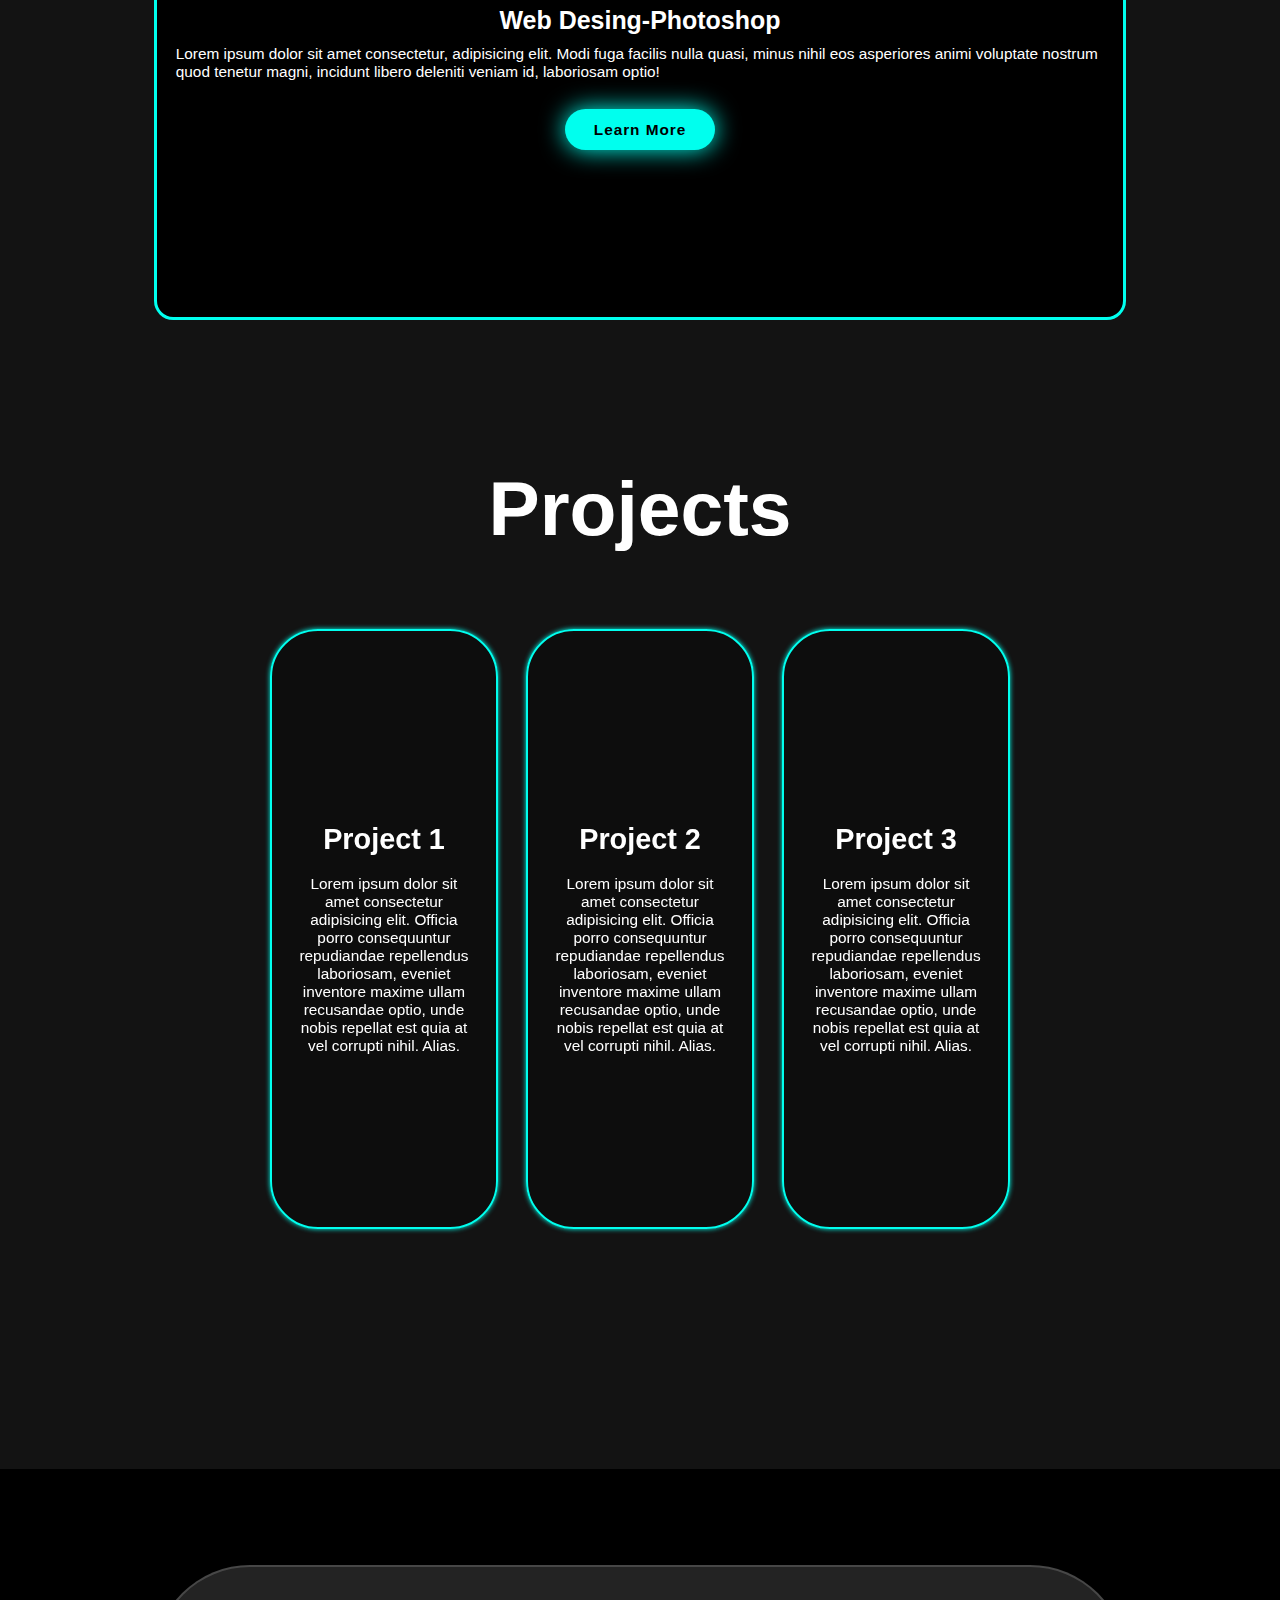
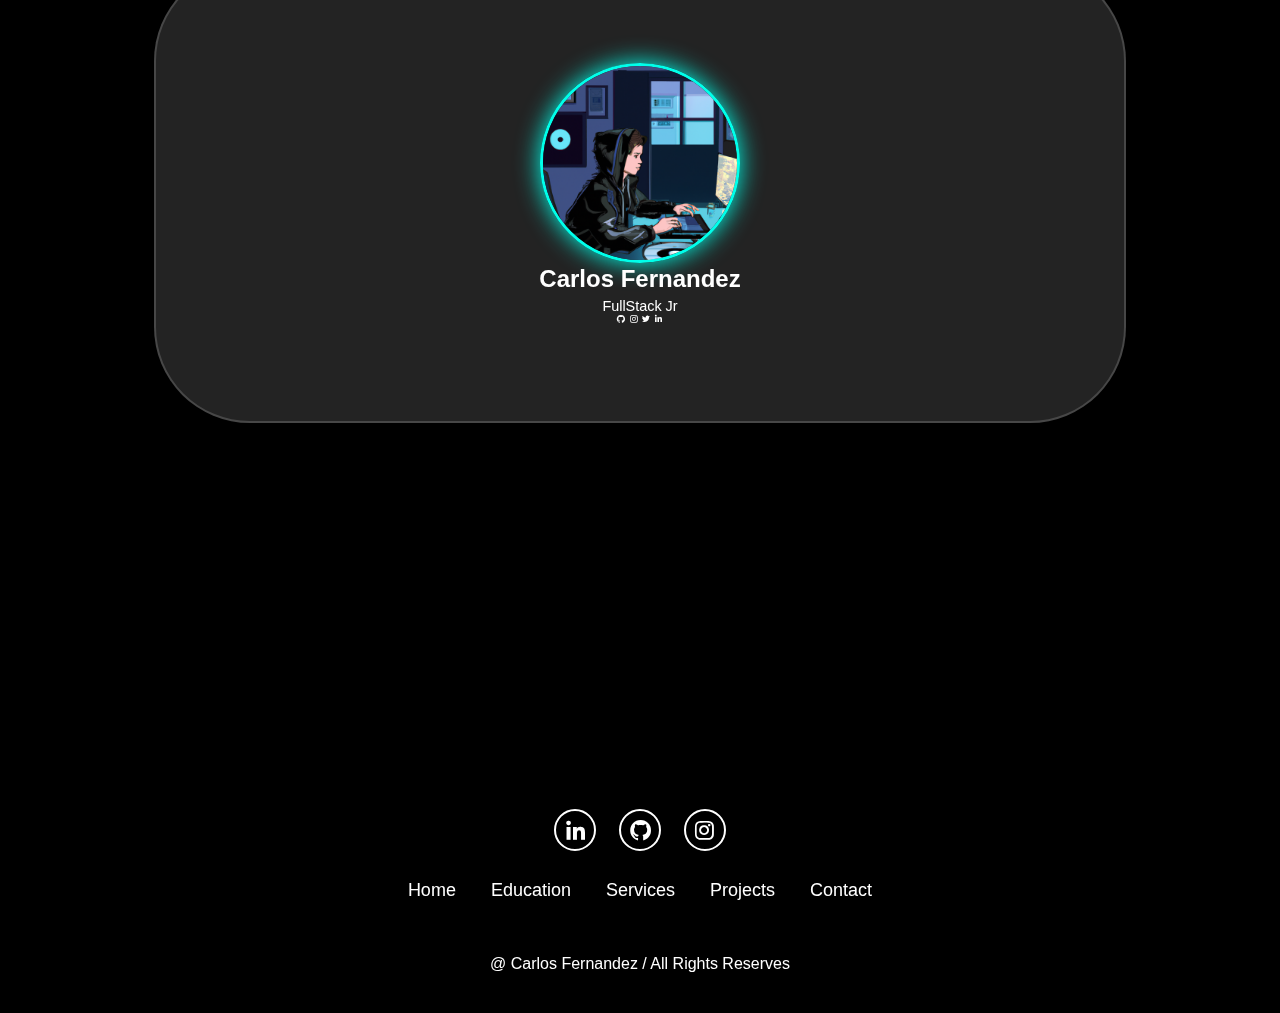
==== commit cb91f444: "Before of responsive" ====
--- a/index.html
+++ b/index.html
@@ -16,8 +16,8 @@
             <a href="#home" class="active">Home</a>
             <a href="#education">Education</a>
             <a href="#services">Services</a>
-            <a href="#testimonials">Testimonials</a>
-            <a href="#contacts">Contacts</a>
+            <a href="#projects">Project</a>
+            <a href="#contact">Contacts</a>
         </nav>
     </header>
 
@@ -77,6 +77,113 @@
         </div> 
     </section>
 
+    <section class="services" id="services">
+        <h2 class="heading">Services</h2>
+
+        <div class="service-container">
+            <div class="services-box">
+
+                <h3>Backend Development</h3>
+                <i class='bx bx-server' ></i>
+                <p>Lorem ipsum dolor sit amet consectetur, adipisicing elit. Modi fuga facilis nulla quasi, minus nihil eos asperiores animi voluptate nostrum quod tenetur magni, incidunt libero deleniti veniam id, laboriosam optio!</p>
+                <a href="#" class="btn">Learn More</a>
+                            
+            </div>
+            <div class="services-box">
+                <i class='bx bx-code-alt' ></i>
+                <h3>Frontend Development</h3>
+                <p>Lorem ipsum dolo r sit amet consectetur, adipisicing elit. Modi fuga facilis nulla quasi, minus nihil eos asperiores animi voluptate nostrum quod tenetur magni, incidunt libero deleniti veniam id, laboriosam optio!</p>
+                <a href="#" class="btn">Learn More</a>
+                            
+            </div>
+            <div class="services-box">
+                <i class='bx bx-palette'></i>
+                <h3>Web Desing-Photoshop</h3>
+                <p>Lorem ipsum dolor sit amet consectetur, adipisicing elit. Modi fuga facilis nulla quasi, minus nihil eos asperiores animi voluptate nostrum quod tenetur magni, incidunt libero deleniti veniam id, laboriosam optio!</p>
+                <a href="#" class="btn">Learn More</a>
+                            
+            </div>
+        </div>
+
+        <section class="projects" id="projects">
+            <h2 class="heading">Projects</h2>
+            
+            <div class="projects-box">
+                <div class="project-card">
+                    <img src="" alt="">
+                    <h3>Project 1</h3>
+                    <p>Lorem ipsum dolor sit amet consectetur adipisicing elit. Officia porro consequuntur repudiandae repellendus laboriosam, eveniet inventore maxime ullam recusandae optio, unde nobis repellat est quia at vel corrupti nihil. Alias.</p>
+                </div>
+                <div class="project-card">
+                    <img src="" alt="">
+                    <h3>Project 2</h3>
+                    <p>Lorem ipsum dolor sit amet consectetur adipisicing elit. Officia porro consequuntur repudiandae repellendus laboriosam, eveniet inventore maxime ullam recusandae optio, unde nobis repellat est quia at vel corrupti nihil. Alias.</p>
+                </div>
+                <div class="project-card">
+                    <img src="" alt="">
+                    <h3>Project 3</h3>
+                    <p>Lorem ipsum dolor sit amet consectetur adipisicing elit. Officia porro consequuntur repudiandae repellendus laboriosam, eveniet inventore maxime ullam recusandae optio, unde nobis repellat est quia at vel corrupti nihil. Alias.</p>
+            </div>
+        </section>
+
+    </section>
+
+
+    <section class="contact" id="contact">
+        <div class="profile-card">
+
+            <div class="info-box">
+                <img src="image.png" alt="">
+    
+                <div class="info">
+                    <h2>Carlos Fernandez</h2>
+                    <p> FullStack Jr</p>
+                </div>
+                
+                <div class="socials">
+                    <i class='bx bxl-github'></i>
+                    <i class='bx bxl-instagram'></i>
+                    <i class='bx bxl-twitter'></i>
+                    <i class='bx bxl-linkedin'></i>
+                </div>
+            
+            </div>
+    
+        </div>
+    </section>
+
+    <footer class="footer">
+        <div class="social">
+            <a href="#"><i class='bx bxl-linkedin'></i></a>
+            <a href="#"><i class='bx bxl-github'></i></a>
+            <a href="#"><i class='bx bxl-instagram'></i></a>
+        </div>
+
+        <ul class="list">
+
+            <li>
+                <a href="#">Home</a>
+            </li>
+            <li>
+                <a href="#education">Education</a>
+            </li>
+            <li>
+                <a href="#services">Services</a>
+            </li>
+            <li>
+                <a href="#project">Projects</a>
+            </li>
+            <li>
+                <a href="#contact">Contact</a>
+            </li>
+
+        </ul>
+        <p class="Copyright">
+            @ Carlos Fernandez / All Rights Reserves
+        </p>
+       
+    </footer>
+
     <script src="script.js"></script>
 </body>
 </html>
--- a/style.css
+++ b/style.css
@@ -193,7 +193,7 @@
     height: 100%;
     border-left: 3px solid var(--bg-color);
     right: -8px;
-    animation: cursor 1s infinite, typing 20s steps(20) infinite;
+    animation: cursor 1s infinite, typing 20s steps(14) infinite;
 }
 @keyframes cursor {
     to {
@@ -307,10 +307,11 @@
     color: white;
     font-size: 16px;
     font-weight: 300;
+
     line-height: 22px;
 }
 ::-webkit-scrollbar {
-    width: 12px;
+    width: 15px;
 }
 ::-webkit-scrollbar-thumb {
     background-color: var(--main-color);
@@ -318,4 +319,230 @@
 }
 ::-webkit-scrollbar-track {
     background-color: var(--bg-color);
-}
+    width: 50px;
+}
+.services {
+    background-color: var(--second-bg-color);
+}
+
+.heading {
+   text-align: center;
+   font-size: 8rem;
+}
+.services h2{
+    margin-bottom: 8rem;
+}
+.service-container{
+    display: flex;
+    align-items: center;
+    justify-content: center;
+    flex-wrap: wrap;
+    gap: 3rem;
+}
+.service-container .services-box {
+    flex: 1 1 40rem; 
+    display: flex;
+    flex-direction: column;
+    align-items: center;
+    justify-content: center;
+    background: var(--bg-color);
+    padding: 3rem 2rem 4rem;
+    height: 550px; 
+    border-radius: 2rem;
+    border: 3px solid var(--main-color);
+    cursor: pointer;
+    transition: 0.3s ease-in-out;
+}
+
+.service-container .services-box:hover{
+    transform: scale(1.02);
+    background-color: white;
+    color: black;
+}
+.services-box i {
+    font-size: 7rem;
+    color: var(--main-color);
+    margin-bottom: 1rem;
+}
+.services-box h3{
+    font-size: 2.6rem;
+}
+.services-box p {
+    font-size: 1.6rem;
+    margin: 1rem 0 3rem ;
+    font-weight: 500;
+}
+.services-box .btn:hover{
+    color: var(--main-color);
+    background-color: black;
+}
+.projects{
+    background-color: var(--bg-color) center no-repeat;
+    background-size: cover;
+}
+.projects-box{
+    display: grid;
+    grid-template-columns: repeat(3,1fr);
+    place-items: center;
+    margin: 5rem 0 ;
+    gap: 3rem;
+    row-gap: 5rem;
+}
+.project-card{
+    height: 600px;
+    max-width: 450px;
+    background-color: rgba(0, 0, 0, 0.3);
+    backdrop-filter: blur(30px);
+    border: 2px solid var(--main-color);
+    border-radius: 5rem;
+    display: flex;
+    flex-direction: column;
+    align-items: center;
+    justify-content: center;
+    text-align: center;
+    gap: 2rem ;
+    padding: 5rem 2rem;
+    overflow: hidden;
+    cursor: pointer;
+    box-shadow: 0 0 5px var(--main-color);
+    transition: 0.4s ease;
+}
+.project-card:hover{
+    box-shadow: 0 0 25px var(--main-color),
+                0 0 50px var(--main-color);
+    transform: scale(1.0); 
+}
+.project-card img{
+    max-width: 19vw;
+    object-fit: cover;
+}
+.project-card h3{
+    font-size: 3rem;
+}
+.project-card p {
+    font-size: 1.6rem;
+}
+.profile-card {
+    display: flex;
+    align-items: center;
+    justify-content: center;
+    flex-direction: column;
+    text-align: center;
+    gap: 1.5em;
+    padding: 10em 5em;
+    border-radius: 10em;
+    background-color: rgba(207, 207, 207, 0.168);
+    backdrop-filter: blur(10px);
+    border: 2px solid rgba(255, 255, 255, 0.166);
+    color: white;
+}
+
+.profile-card img {
+    width: 200px; 
+    height: auto; 
+    border-radius: 50%;
+    border: 3px solid rgb(0, 255, 234);
+    box-shadow: 0 0 25px rgb(0, 255, 234);
+    cursor: pointer;
+    transition: 0.3s ease;
+}
+
+.profile-card img:hover {
+    box-shadow: 0 0 25px rgb(0, 255, 234),
+                0 0 50px rgb(0, 255, 234),
+                0 0 100px rgb(0, 255, 234);
+}
+
+.profile-card .info {
+    display: flex;
+    flex-direction: column;
+    align-items: center;
+    justify-content: center;
+    text-align: center;
+    gap: 0.5em;
+}
+
+.profile-card .info h2 {
+    font-size: 2.5em;
+    margin: 0;
+}
+
+.profile-card .info p {
+    font-size: 1.5em;
+    margin: 0;
+}
+
+.profile-card .social {
+    display: flex;
+    gap: 1em;
+    margin-top: 1em;
+}
+
+.profile-card .social i {
+    font-size: 2em;
+    color: rgb(0, 255, 234);
+    cursor: pointer;
+    transition: color 0.3s ease;
+}
+
+.profile-card .socials i:hover {
+    color: white;
+}
+
+
+
+.footer{
+    position: relative;
+    bottom: 0;
+    width: 100%;
+    padding: 40px 0;
+    background-color: grey transparent;
+    backdrop-filter: blur(10px);
+}
+.footer .social{
+    text-align: center;
+    padding-bottom: 25px;
+    color: white;
+}
+.footer .social a{
+    font-size: 25px;
+    color: white;
+    border: 2px solid white;
+    width: 42px;
+    height: 42px;
+    line-height: 42px;
+    display: inline-block;
+    text-align: center;
+    border-radius: 50%;
+    margin: 0 10px;
+    transition: 0.3s ease;
+}
+.footer .social a:hover{
+    transform: scale(1.2) translateY(-10px);
+}
+.footer ul{
+    margin-top: 0;
+    padding: 0;
+    font-size: 18px;
+    line-height: 1.6;
+    margin-bottom: 0;
+    text-align: center;
+}
+.footer ul li a{
+    color: white;
+    border-bottom: 3px solid transparent;
+    transition: 0.3s ease;
+}
+.footer ul li a:hover{
+    border-bottom: 3px solid white;
+}
+.footer ul li{
+    display: inline-block;
+    padding: 0 15px;
+}
+.footer .Copyright{
+    margin-top: 50px;
+    text-align: center;
+    font-size: 16px;
+    color: white;
+}
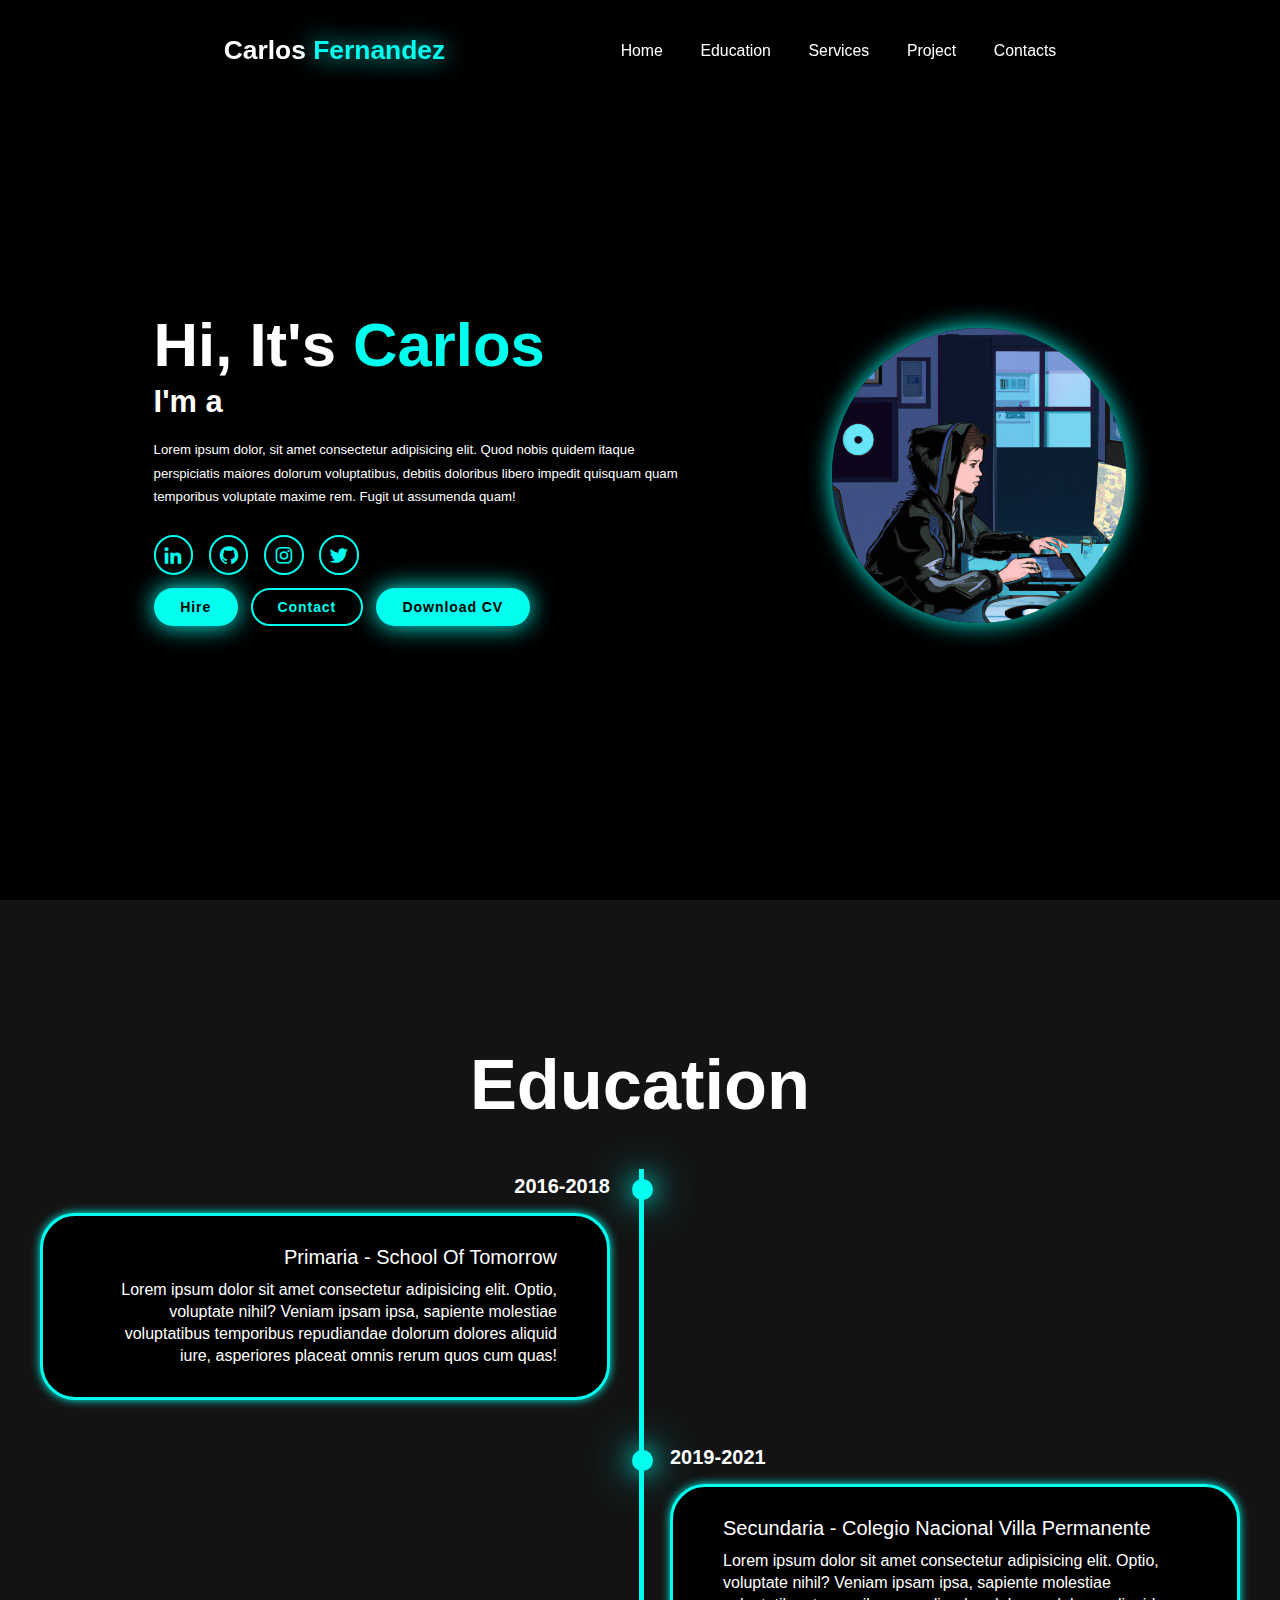
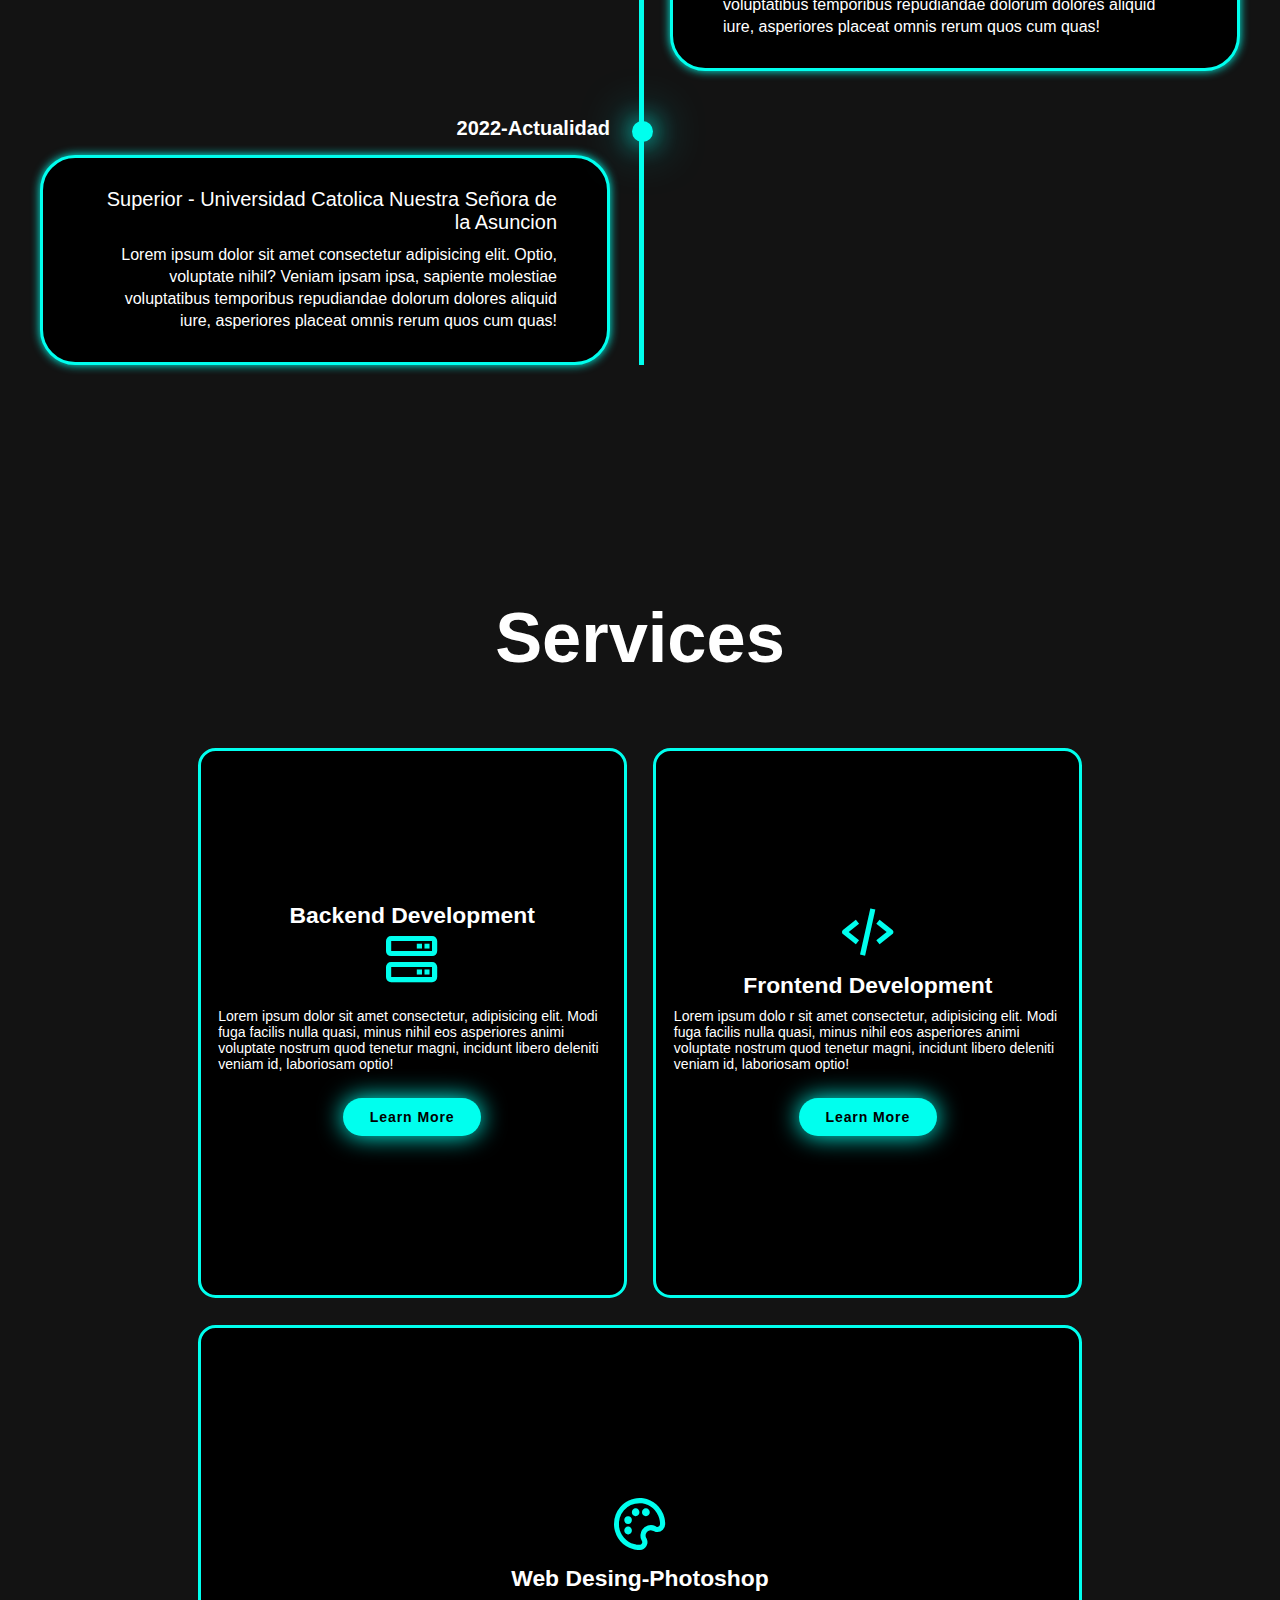
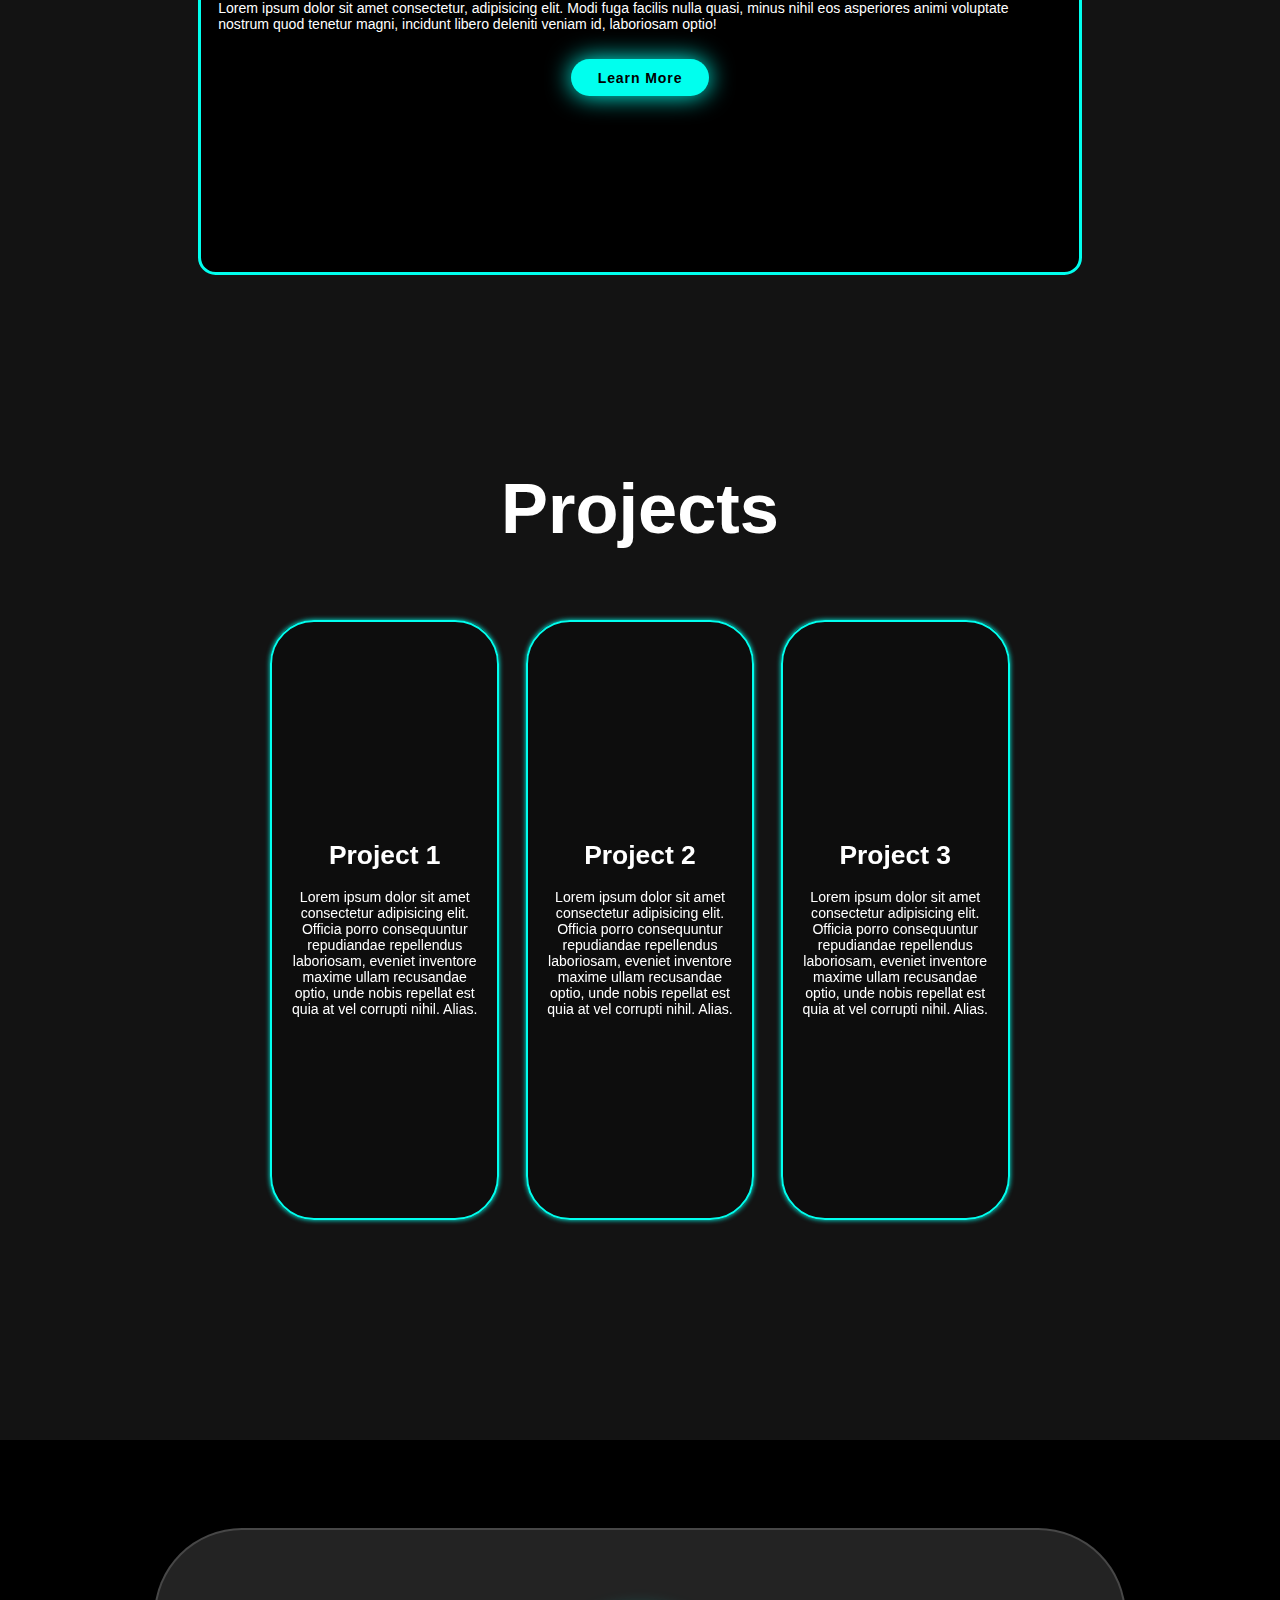
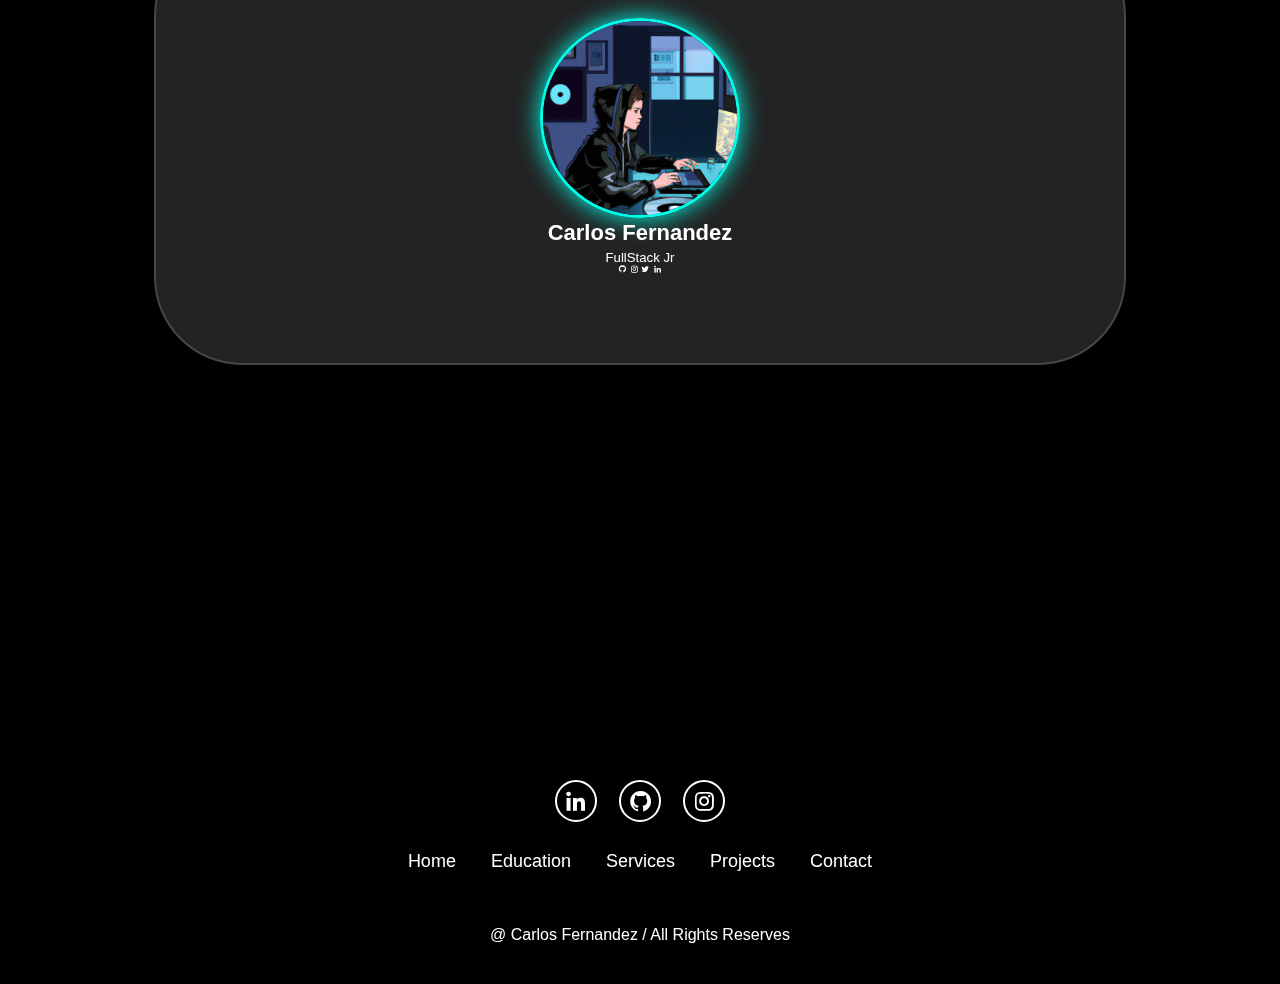
==== commit a3b768aa: "responsive" ====
--- a/index.html
+++ b/index.html
@@ -6,6 +6,8 @@
     <title>Carlos Fernandez - Portafolio</title>
     <link rel="stylesheet" href="style.css">
     <link href='https://unpkg.com/boxicons@2.1.4/css/boxicons.min.css' rel='stylesheet'>
+    <link rel="icon" href="favicon.jpg" type="image/x-icon">
+
 </head>
 <body>
 
--- a/style.css
+++ b/style.css
@@ -181,7 +181,7 @@
     position: relative;
 }
 .text-animation span::before {
-    content: "Web Developer";
+    content: "Web Developer ";
     color: var(--main-color);
     animation: words 20s infinite;
 }
@@ -546,3 +546,95 @@
     font-size: 16px;
     color: white;
 }
+@media(max-width:1285px){
+    html{
+        font-size: 55%;
+    }
+    .service-container{
+        padding-bottom: 7rem;
+        grid-template-columns: repeat(2,1fr);
+        margin: 0 5rem;
+    }
+}
+@media(max-width:991px){
+    header{
+        padding: 2rem 3%;
+    }
+    section{
+        padding: 10rem 3% 2rem;
+    }
+    .timeline-item: ::before{
+        left: 7px;
+    }
+    .timeline-item:nth-child(odd){
+        padding-right: 0;
+        text-align: left;
+    }
+    .timeline-item:nth-child(odd),
+    .timeline-item:nth-child(even){
+        padding-left: 37px;
+    }
+    .timeline-dot{
+        padding-bottom: 7rem;
+    }
+    .projects .wrapper{
+        grid-template-columns: repeat(1.1fr);
+    }
+    .contact {
+        flex-direction: column;
+    }
+    .footer{
+        padding: 2rem 3%;
+    }
+}
+@media(max-width:895px){
+    #menu-icon{
+        display: block;
+    }
+    .navbar{
+        position: absolute;
+        top: 100%;
+        right: 0;
+        width: 50%;
+        padding: 1rem 3%;
+        background: rgba(0, 0, 0, 0.3);
+        backdrop-filter: blur(20px);
+        border-bottom-left-radius: 2rem;
+        border-left: 2px solid var( --main-color);
+        border-bottom: 2px var( --main-color);
+        display: none;
+    }
+    .navbar.active{
+        display: block;
+    }
+    .navbar a{
+        display: block;
+        font-size: 2rem;
+        margin: 3rem 0;
+        color: white;
+    }
+    .home{
+        flex-direction: column-reverse;
+        margin: 5rem 4rem;
+    }
+    .home-content h3 {
+        font-size: 2.6rem;
+    }
+    .home-content h1{
+        font-size: 8rem;
+        margin-top: 3rem;
+    }
+    .home-content p{
+        max-width: 600px;
+        margin: 0 auto;
+    }
+    .home-img img{
+        width: 56vw;
+    }
+    .services h2{
+        margin-bottom: 3rem;
+    }
+    .service-container{
+        grid-template-columns: repeat(1,1fr);
+    }
+}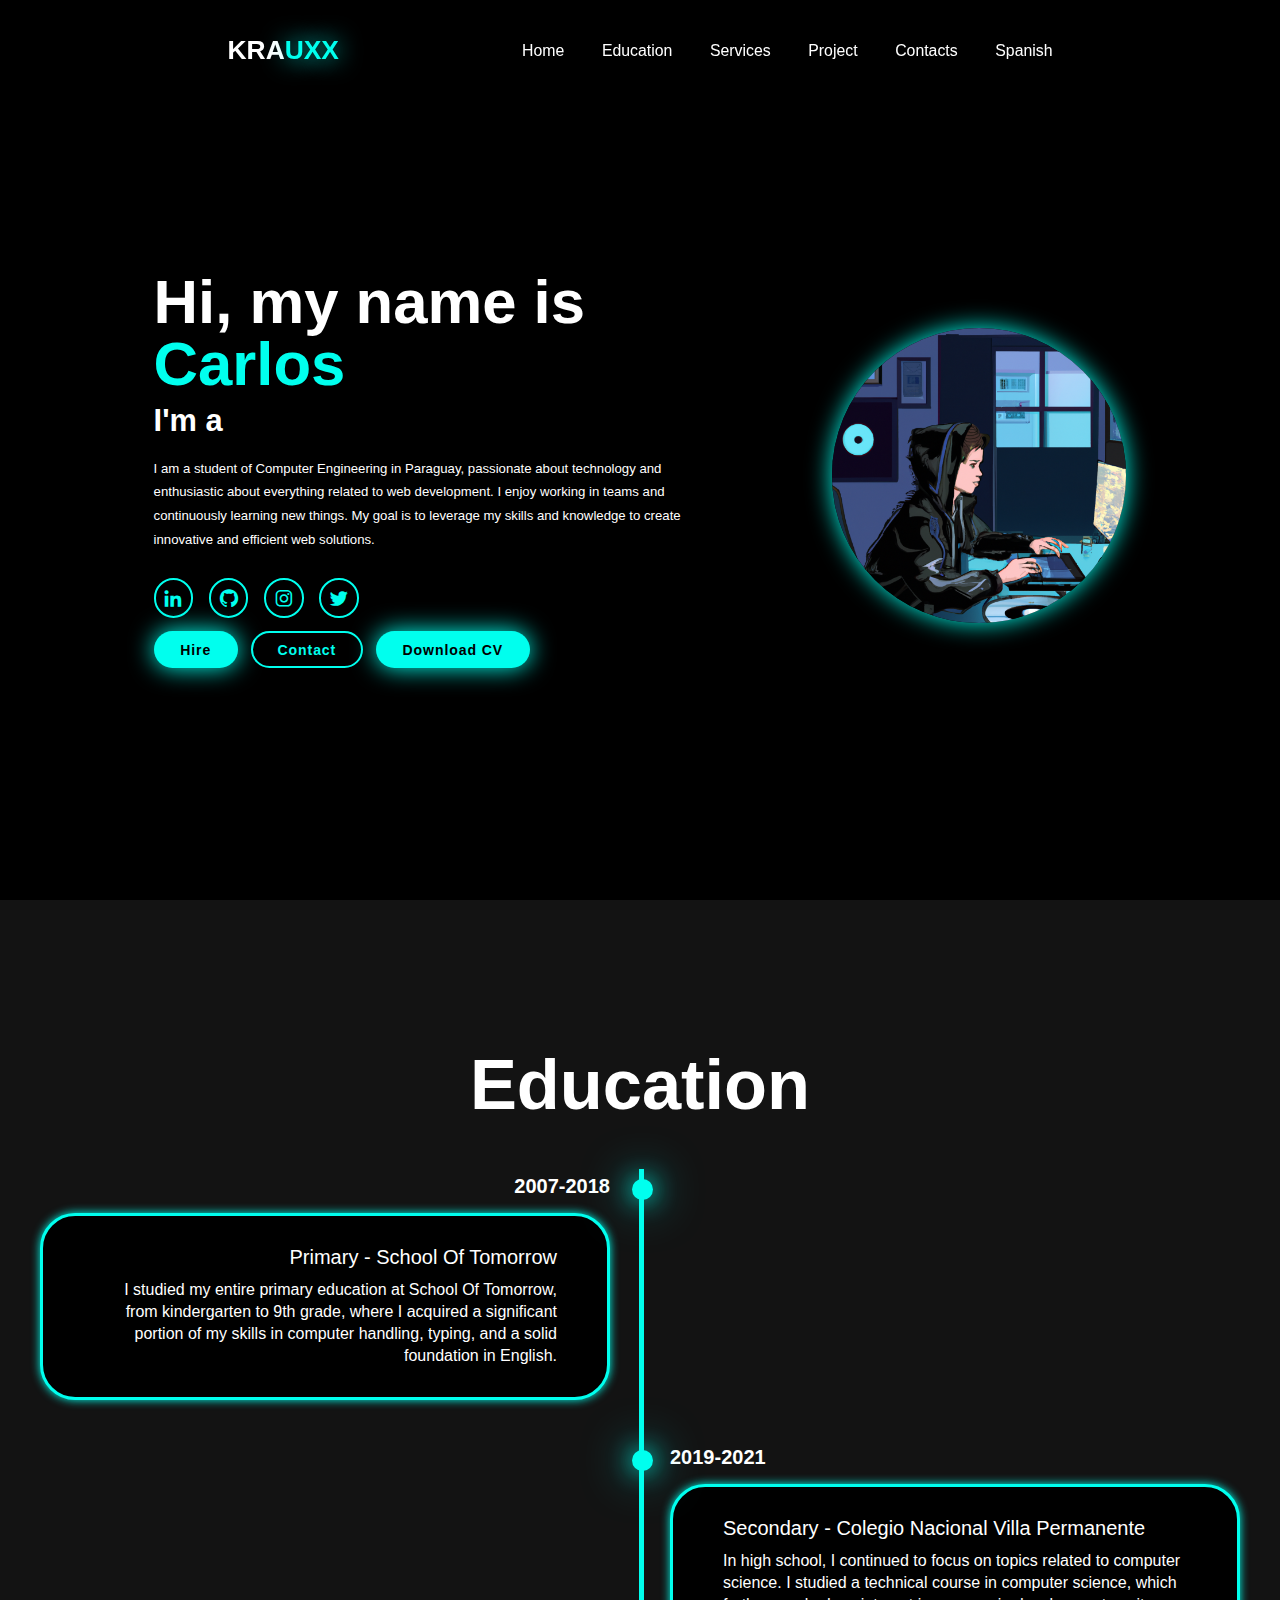
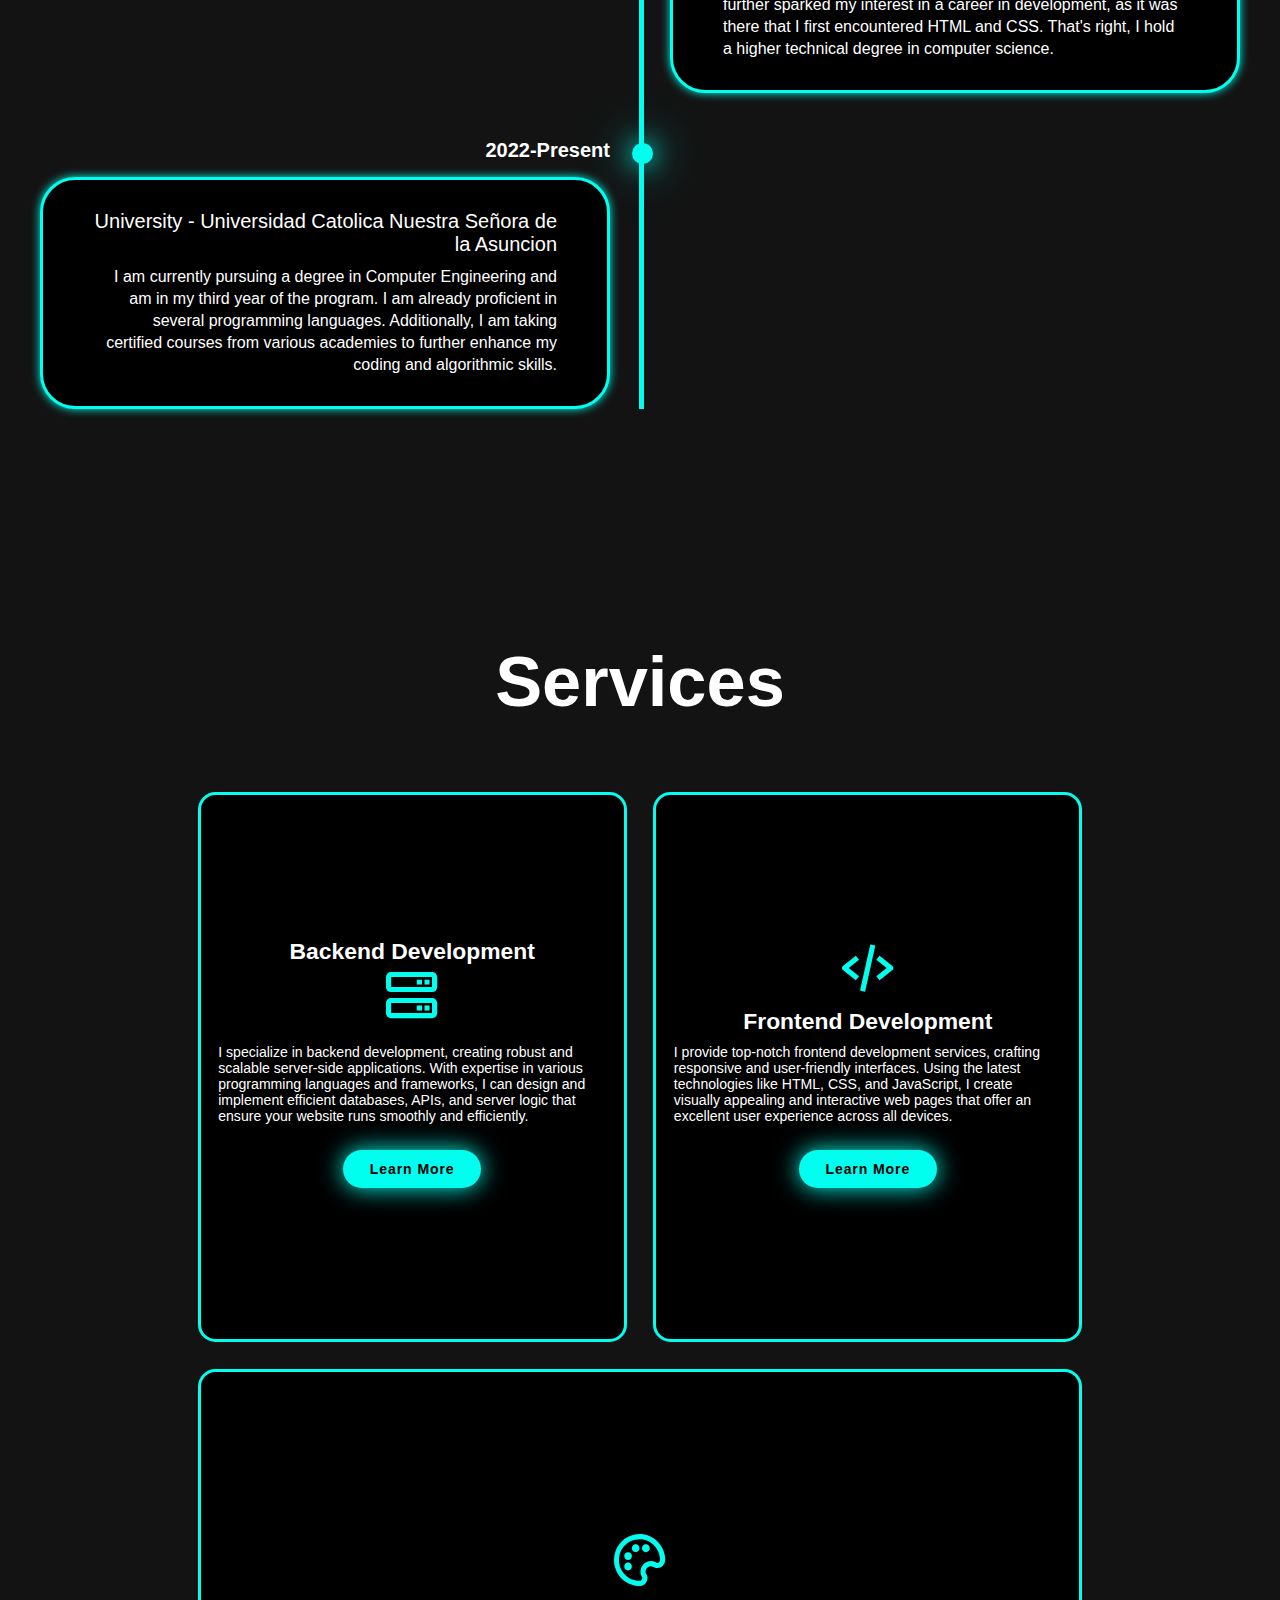
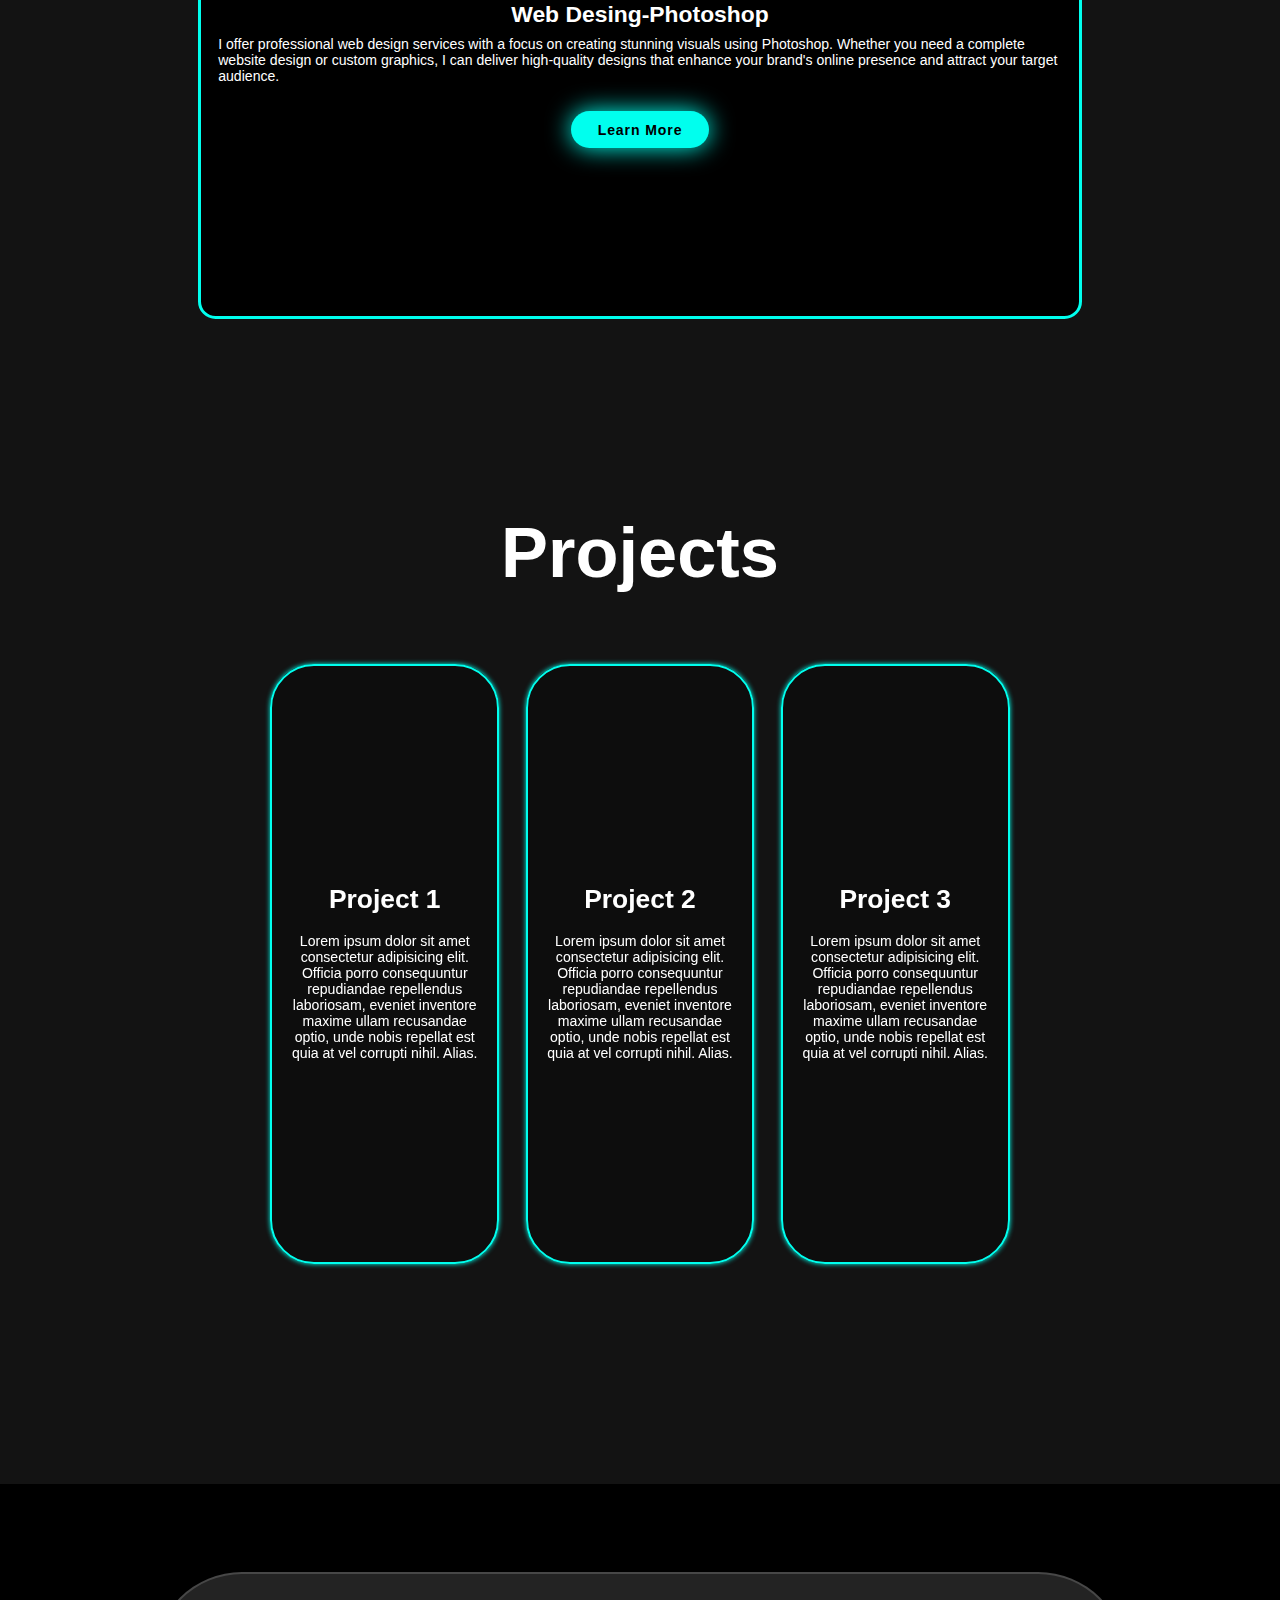
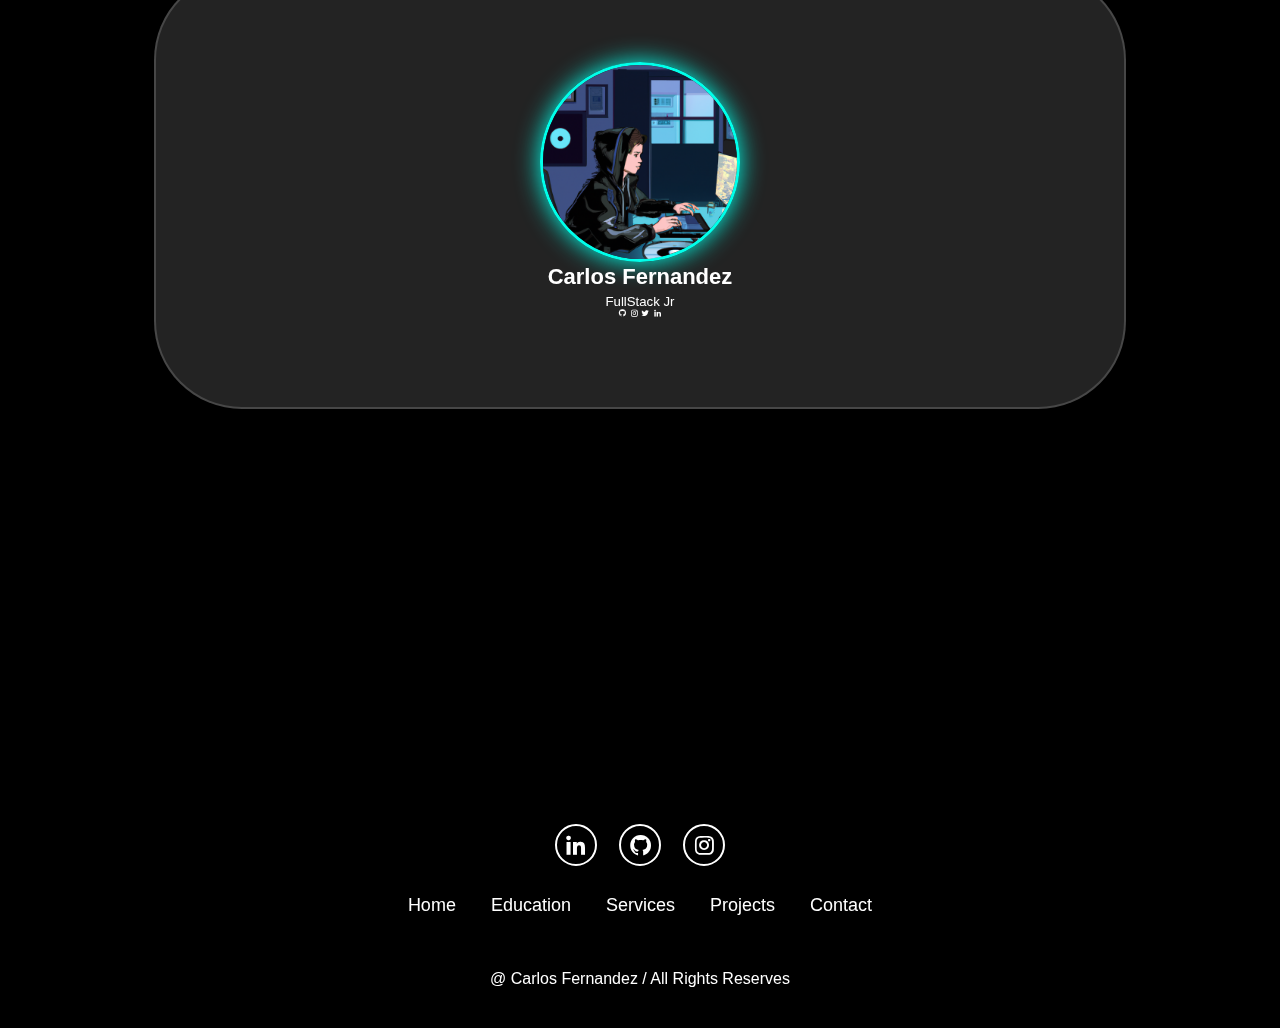
==== commit 149375da: "spanish" ====
--- a/index.html
+++ b/index.html
@@ -3,7 +3,7 @@
 <head>
     <meta charset="UTF-8">
     <meta name="viewport" content="width=device-width, initial-scale=1.0">
-    <title>Carlos Fernandez - Portafolio</title>
+    <title>krauxx - Portafolio</title>
     <link rel="stylesheet" href="style.css">
     <link href='https://unpkg.com/boxicons@2.1.4/css/boxicons.min.css' rel='stylesheet'>
     <link rel="icon" href="favicon.jpg" type="image/x-icon">
@@ -12,7 +12,7 @@
 <body>
 
     <header class="header">
-        <a href="#home" class="logo">Carlos <span>Fernandez</span></a>
+        <a href="#home" class="logo">KRA<span>UXX</span></a>
         <i class='bx bx-menu' id="menu-icon"></i>
         <nav class="navbar">
             <a href="#home" class="active">Home</a>
@@ -20,26 +20,29 @@
             <a href="#services">Services</a>
             <a href="#projects">Project</a>
             <a href="#contact">Contacts</a>
+            <a href="/Spanish-Pf/spanish.html">Spanish</a>
         </nav>
     </header>
 
     <section class="home" id="home">
         <div class="home-content">
-            <h1>Hi, It's <span>Carlos</span></h1>
+            <h1>Hi, my name is <span>Carlos</span></h1>
             <h3 class="text-animation">I'm a <span></span></h3>
-            <p>Lorem ipsum dolor, sit amet consectetur adipisicing elit. Quod nobis quidem itaque perspiciatis maiores dolorum voluptatibus, debitis doloribus libero impedit quisquam quam temporibus voluptate maxime rem. Fugit ut assumenda quam!</p>
+            <p>I am a student of Computer Engineering in Paraguay, passionate about technology and enthusiastic about everything related to web development. 
+                I enjoy working in teams and continuously learning new things. 
+                My goal is to leverage my skills and knowledge to create innovative and efficient web solutions.</p>
             
             <div class="social-icon">
-                <a href="#"><i class='bx bxl-linkedin'></i></a>
-                <a href="#"><i class='bx bxl-github'></i></a>
-                <a href="#"><i class='bx bxl-instagram'></i></a>
-                <a href="#"><i class='bx bxl-twitter'></i></a>
+                <a href="https://www.linkedin.com/in/carlos-fernandez-gomez-350524270/"target="_blank"><i class='bx bxl-linkedin'></i></a>
+                <a href="https://github.com/kraux-py"target="_blank"><i class='bx bxl-github'></i></a>
+                <a href="https://www.instagram.com/carlos.fgomez/"target="_blank"><i class='bx bxl-instagram'></i></a>
+                <a href="https://x.com/fgomez_carlos"target="_blank"><i class='bx bxl-twitter'></i></a>
             </div>
 
             <div class="btn-group">
-                <a href="#" class="btn">Hire</a>
-                <a href="#contact" class="btn">Contact</a> 
-                <a href="#" class="btn">Download CV</a>
+                <a href="#" target="_blank" class="btn">Hire</a>
+                <a href="#contact" class="btn"target="_blank">Contact</a> 
+                <a href="https://drive.google.com/file/d/1W6wq3lCIwJ3tE7x4Aiuy8_dL_Uf6yumV/view?usp=sharing"target="_blank" class="btn">Download CV</a>
             </div>
         </div>
         <div class="home-img">
@@ -52,10 +55,10 @@
         <div class="timeline-items">
             <div class="timeline-item">
                 <div class="timeline-dot"></div>
-                <div class="timeline-date">2016-2018</div>
+                <div class="timeline-date">2007-2018</div>
                 <div class="timeline-content">
-                    <h3>Primaria - School Of Tomorrow</h3>
-                    <p>Lorem ipsum dolor sit amet consectetur adipisicing elit. Optio, voluptate nihil? Veniam ipsam ipsa, sapiente molestiae voluptatibus temporibus repudiandae dolorum dolores aliquid iure, asperiores placeat omnis rerum quos cum quas!</p>
+                    <h3>Primary - School Of Tomorrow</h3>
+                    <p>I studied my entire primary education at School Of Tomorrow, from kindergarten to 9th grade, where I acquired a significant portion of my skills in computer handling, typing, and a solid foundation in English.</p>
                 </div>
             </div>
 
@@ -63,17 +66,17 @@
                 <div class="timeline-dot"></div>
                 <div class="timeline-date">2019-2021</div>
                 <div class="timeline-content">
-                    <h3>Secundaria - Colegio Nacional Villa Permanente</h3>
-                    <p>Lorem ipsum dolor sit amet consectetur adipisicing elit. Optio, voluptate nihil? Veniam ipsam ipsa, sapiente molestiae voluptatibus temporibus repudiandae dolorum dolores aliquid iure, asperiores placeat omnis rerum quos cum quas!</p>
+                    <h3>Secondary - Colegio Nacional Villa Permanente</h3>
+                    <p>In high school, I continued to focus on topics related to computer science. I studied a technical course in computer science, which further sparked my interest in a career in development, as it was there that I first encountered HTML and CSS. That's right, I hold a higher technical degree in computer science.</p>
                 </div>
             </div>
 
             <div class="timeline-item">
                 <div class="timeline-dot"></div>
-                <div class="timeline-date">2022-Actualidad</div>
+                <div class="timeline-date">2022-Present</div>
                 <div class="timeline-content">
-                    <h3>Superior - Universidad Catolica Nuestra Señora de la Asuncion</h3>
-                    <p>Lorem ipsum dolor sit amet consectetur adipisicing elit. Optio, voluptate nihil? Veniam ipsam ipsa, sapiente molestiae voluptatibus temporibus repudiandae dolorum dolores aliquid iure, asperiores placeat omnis rerum quos cum quas!</p>
+                    <h3>University - Universidad Catolica Nuestra Señora de la Asuncion</h3>
+                    <p>I am currently pursuing a degree in Computer Engineering and am in my third year of the program. I am already proficient in several programming languages. Additionally, I am taking certified courses from various academies to further enhance my coding and algorithmic skills.</p>
                 </div>
             </div>
         </div> 
@@ -87,22 +90,23 @@
 
                 <h3>Backend Development</h3>
                 <i class='bx bx-server' ></i>
-                <p>Lorem ipsum dolor sit amet consectetur, adipisicing elit. Modi fuga facilis nulla quasi, minus nihil eos asperiores animi voluptate nostrum quod tenetur magni, incidunt libero deleniti veniam id, laboriosam optio!</p>
-                <a href="#" class="btn">Learn More</a>
+                <p>I specialize in backend development, creating robust and scalable server-side applications. With expertise in various programming languages and frameworks, I can design and implement efficient databases, APIs, and server logic that ensure your website runs smoothly and efficiently.</p>
+                <a href="#" class="btn"target="_blank">Learn More</a>
                             
             </div>
             <div class="services-box">
                 <i class='bx bx-code-alt' ></i>
                 <h3>Frontend Development</h3>
-                <p>Lorem ipsum dolo r sit amet consectetur, adipisicing elit. Modi fuga facilis nulla quasi, minus nihil eos asperiores animi voluptate nostrum quod tenetur magni, incidunt libero deleniti veniam id, laboriosam optio!</p>
-                <a href="#" class="btn">Learn More</a>
+                <p>I provide top-notch frontend development services, crafting responsive and user-friendly interfaces. Using the latest technologies like HTML, CSS, and JavaScript, I create visually appealing and interactive web pages that offer an excellent user experience across all devices.</p>
+                <a href="#" target="_blank"class="btn">Learn More</a>
                             
             </div>
             <div class="services-box">
                 <i class='bx bx-palette'></i>
                 <h3>Web Desing-Photoshop</h3>
-                <p>Lorem ipsum dolor sit amet consectetur, adipisicing elit. Modi fuga facilis nulla quasi, minus nihil eos asperiores animi voluptate nostrum quod tenetur magni, incidunt libero deleniti veniam id, laboriosam optio!</p>
-                <a href="#" class="btn">Learn More</a>
+                <p>I offer professional web design services with a focus on creating stunning visuals using Photoshop. Whether you need a complete website design or custom graphics, I can deliver high-quality designs that enhance your brand's online presence and attract your target audience.
+                </p>
+                <a href="#"target="_blank" class="btn">Learn More</a>
                             
             </div>
         </div>
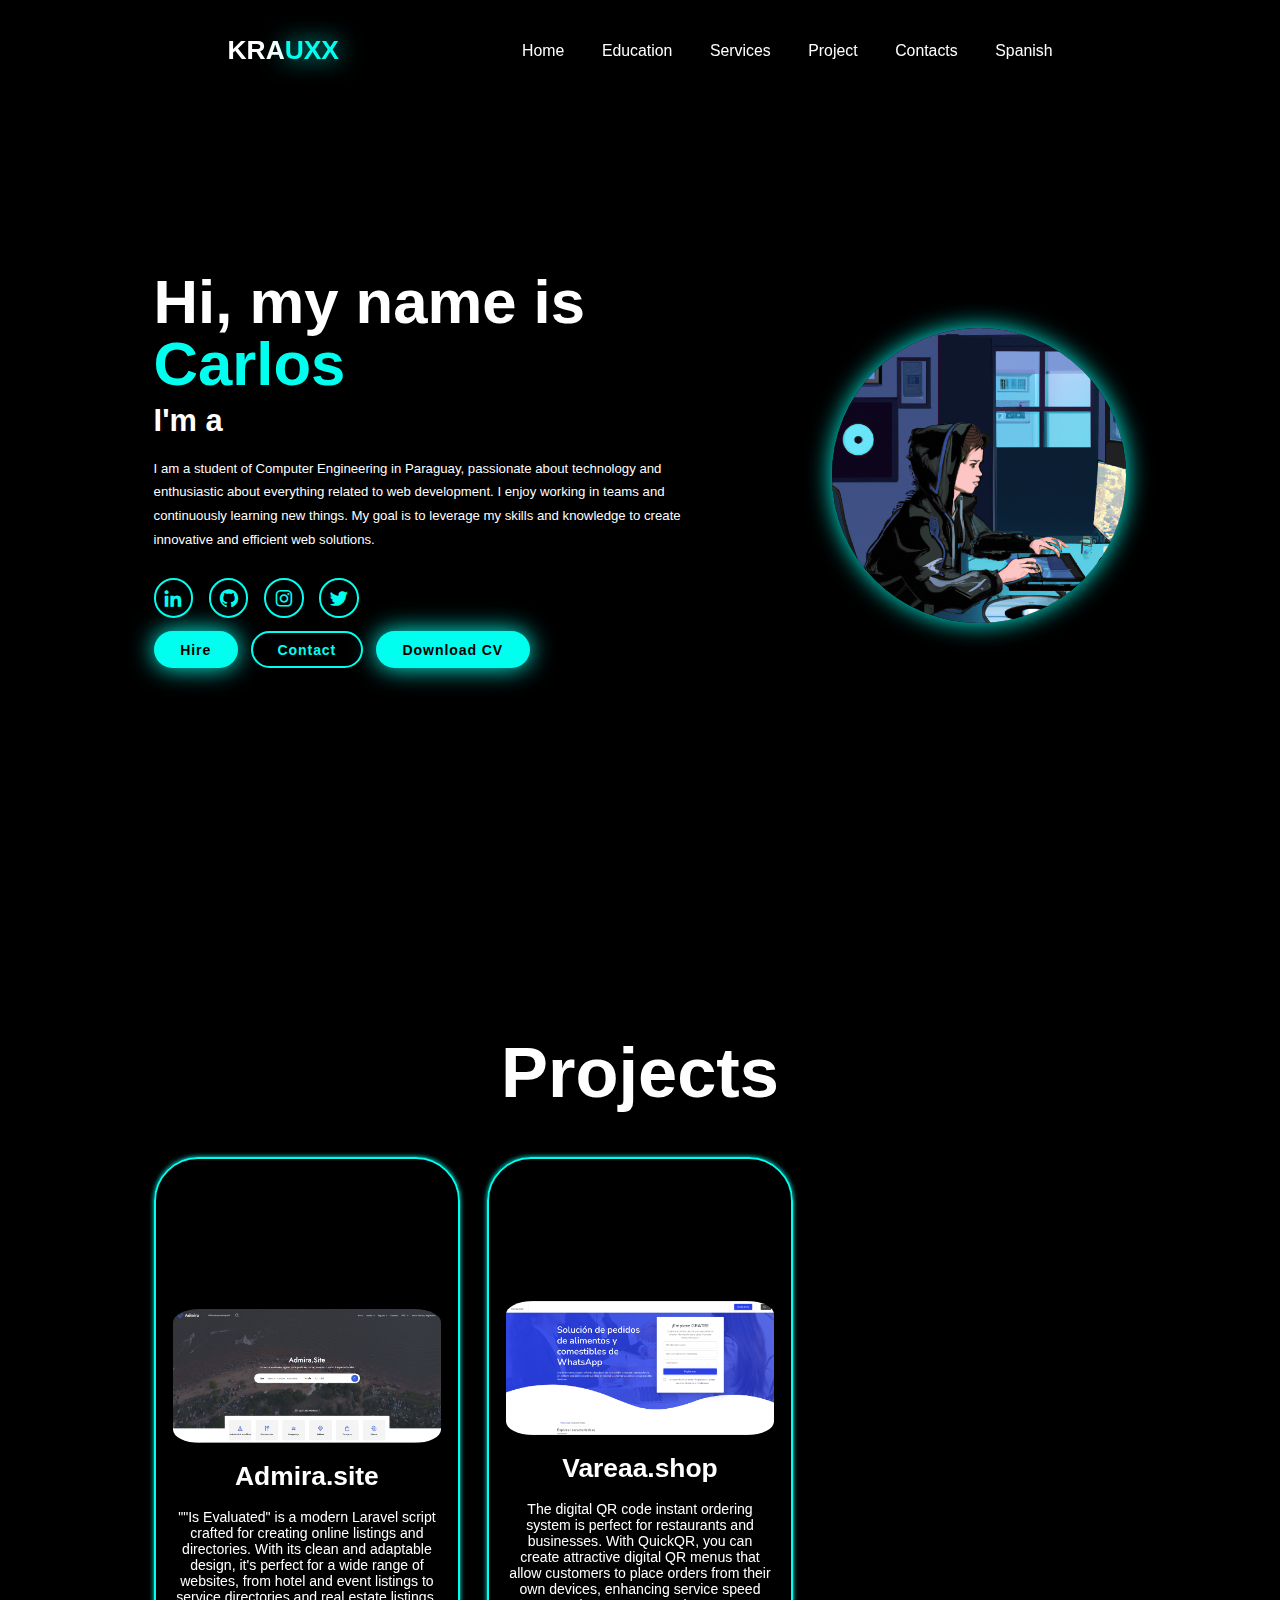
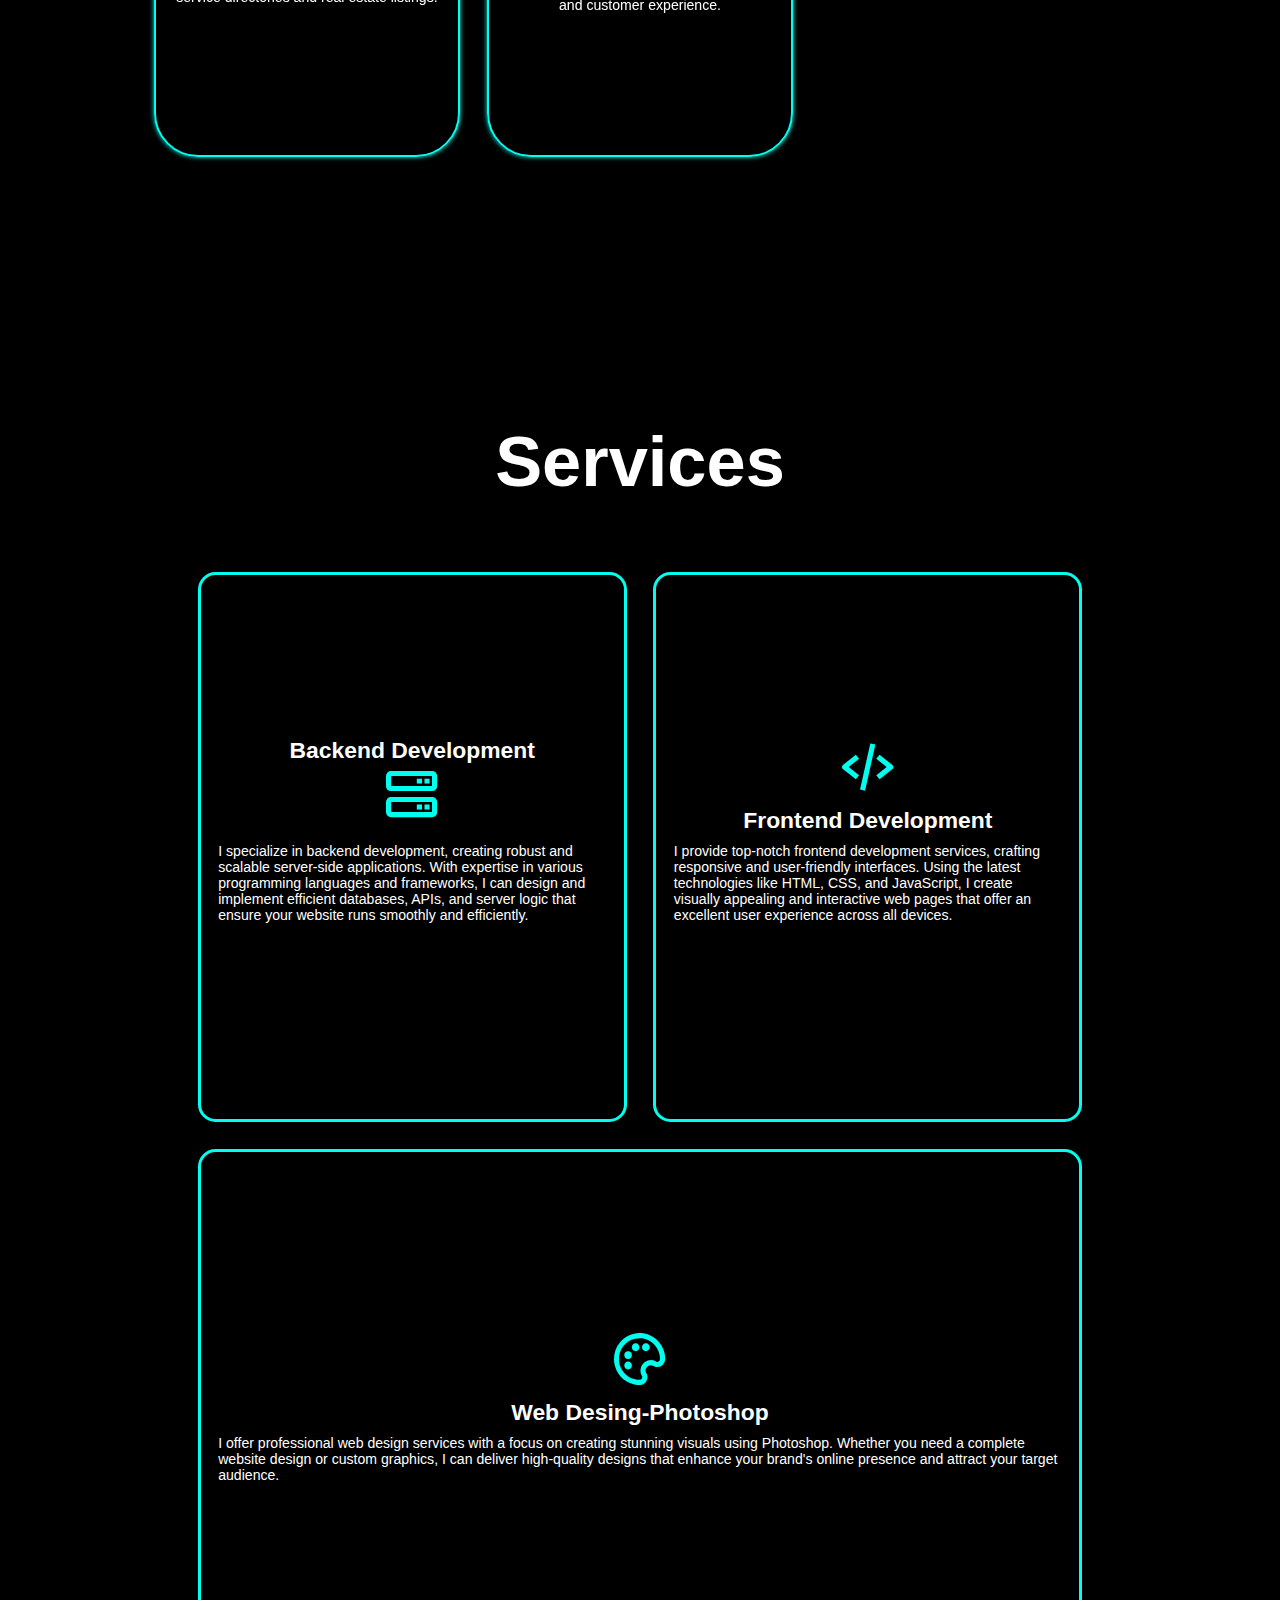
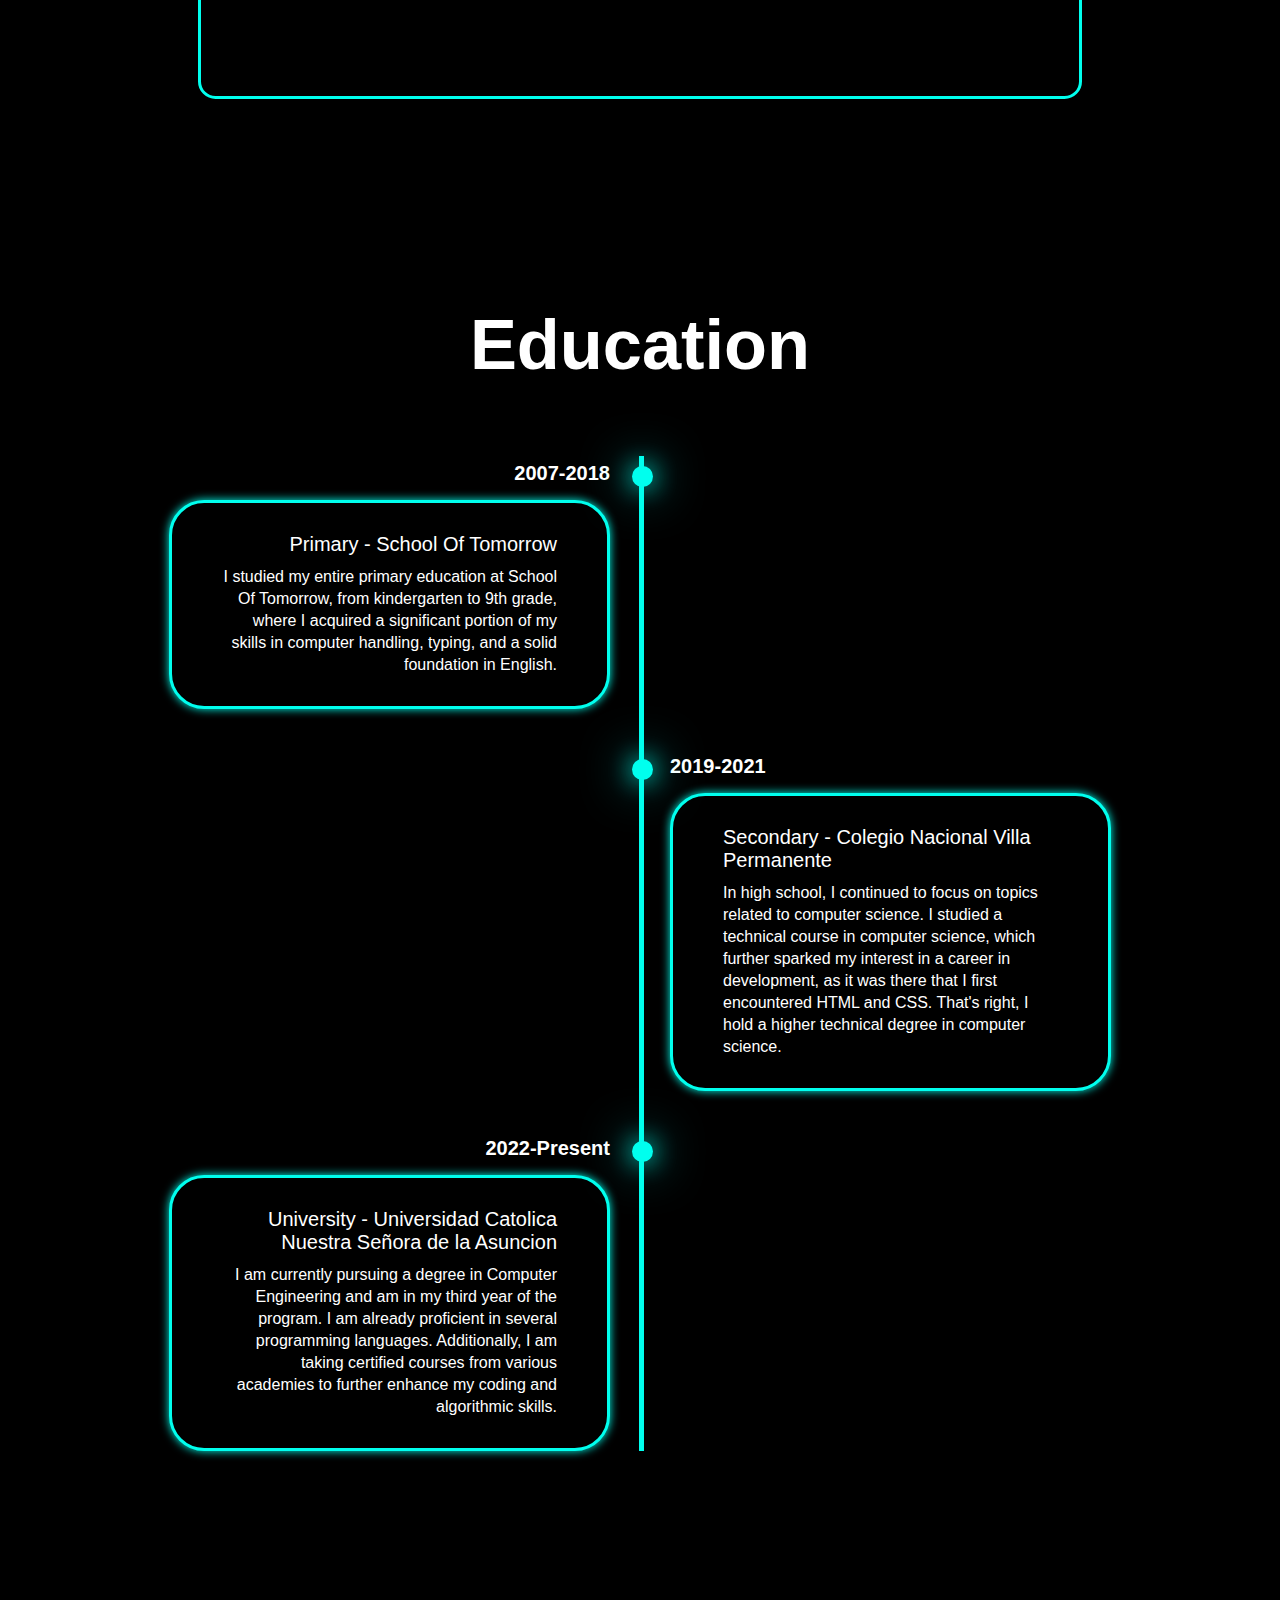
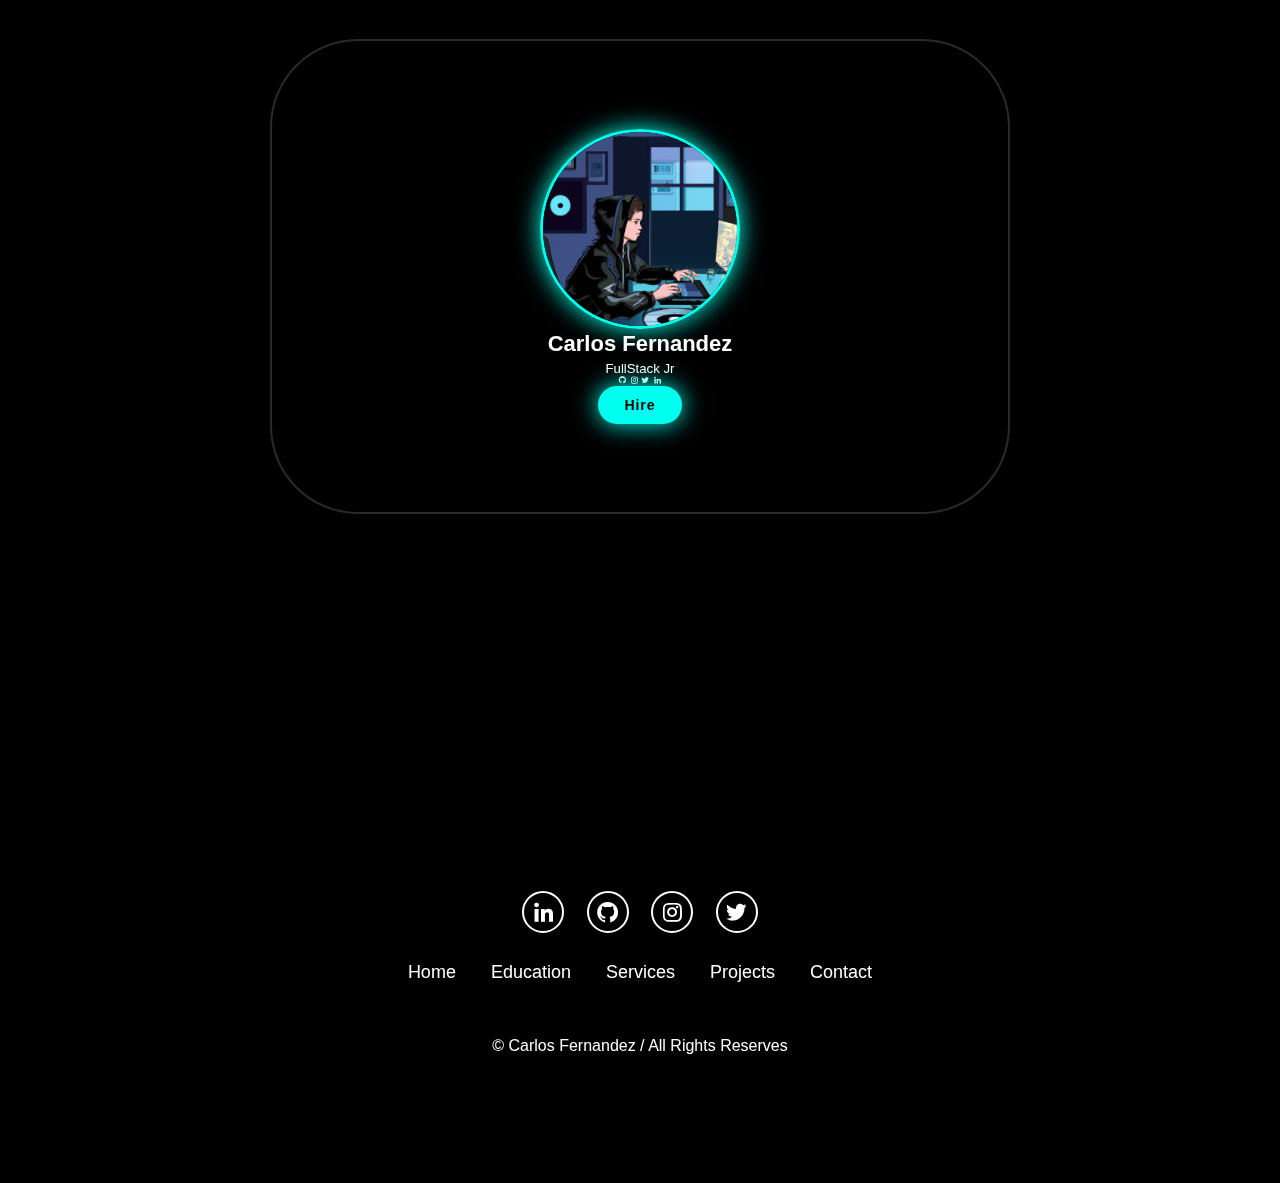
==== commit 6d5de74a: "finish, this is my portafolio 2024 <3" ====
--- a/index.html
+++ b/index.html
@@ -50,6 +50,60 @@
         </div>
     </section>
 
+
+    <section class="projects" id="projects">
+        <h2 class="heading">Projects</h2>
+        
+        <div class="projects-box">
+            <div class="project-card">
+                <img src="Projecs/Admira.site.PNG" alt="">
+                <h3>Admira.site</h3>
+                <p>""Is Evaluated" is a modern Laravel script crafted for creating online listings and directories. With its clean and adaptable design, it's perfect for a wide range of websites, from hotel and event listings to service directories and real estate listings.
+                </p>
+            </div>
+            <div class="project-card">
+                <img src="Projecs/vareaa.shop.PNG" alt="">
+                <h3>Vareaa.shop</h3>
+                <p>The digital QR code instant ordering system is perfect for restaurants and businesses. With QuickQR, you can create attractive digital QR menus that allow customers to place orders from their own devices, enhancing service speed and customer experience.</p>
+            </div>
+        </div>
+    </section>
+
+
+    
+
+    <section class="services" id="services">
+        <h2 class="heading">Services</h2>
+
+        <div class="service-container">
+            <div class="services-box">
+
+                <h3>Backend Development</h3>
+                <i class='bx bx-server' ></i>
+                <p>I specialize in backend development, creating robust and scalable server-side applications. With expertise in various programming languages and frameworks, I can design and implement efficient databases, APIs, and server logic that ensure your website runs smoothly and efficiently.</p>
+                <!--<a href="#" class="btn"target="_blank">Learn More</a>--> 
+                            
+            </div>
+            <div class="services-box">
+                <i class='bx bx-code-alt' ></i>
+                <h3>Frontend Development</h3>
+                <p>I provide top-notch frontend development services, crafting responsive and user-friendly interfaces. Using the latest technologies like HTML, CSS, and JavaScript, I create visually appealing and interactive web pages that offer an excellent user experience across all devices.</p>
+                <!--<a href="#" class="btn"target="_blank">Learn More</a>-->
+                            
+            </div>
+            <div class="services-box">
+                <i class='bx bx-palette'></i>
+                <h3>Web Desing-Photoshop</h3>
+                <p>I offer professional web design services with a focus on creating stunning visuals using Photoshop. Whether you need a complete website design or custom graphics, I can deliver high-quality designs that enhance your brand's online presence and attract your target audience.
+                </p>
+                <!--<a href="#" class="btn"target="_blank">Learn More</a>-->
+                            
+            </div>
+        </div>
+
+        
+    
+    
     <section class="education" id="education">
         <h2 class="heading">Education</h2>
         <div class="timeline-items">
@@ -82,59 +136,6 @@
         </div> 
     </section>
 
-    <section class="services" id="services">
-        <h2 class="heading">Services</h2>
-
-        <div class="service-container">
-            <div class="services-box">
-
-                <h3>Backend Development</h3>
-                <i class='bx bx-server' ></i>
-                <p>I specialize in backend development, creating robust and scalable server-side applications. With expertise in various programming languages and frameworks, I can design and implement efficient databases, APIs, and server logic that ensure your website runs smoothly and efficiently.</p>
-                <a href="#" class="btn"target="_blank">Learn More</a>
-                            
-            </div>
-            <div class="services-box">
-                <i class='bx bx-code-alt' ></i>
-                <h3>Frontend Development</h3>
-                <p>I provide top-notch frontend development services, crafting responsive and user-friendly interfaces. Using the latest technologies like HTML, CSS, and JavaScript, I create visually appealing and interactive web pages that offer an excellent user experience across all devices.</p>
-                <a href="#" target="_blank"class="btn">Learn More</a>
-                            
-            </div>
-            <div class="services-box">
-                <i class='bx bx-palette'></i>
-                <h3>Web Desing-Photoshop</h3>
-                <p>I offer professional web design services with a focus on creating stunning visuals using Photoshop. Whether you need a complete website design or custom graphics, I can deliver high-quality designs that enhance your brand's online presence and attract your target audience.
-                </p>
-                <a href="#"target="_blank" class="btn">Learn More</a>
-                            
-            </div>
-        </div>
-
-        <section class="projects" id="projects">
-            <h2 class="heading">Projects</h2>
-            
-            <div class="projects-box">
-                <div class="project-card">
-                    <img src="" alt="">
-                    <h3>Project 1</h3>
-                    <p>Lorem ipsum dolor sit amet consectetur adipisicing elit. Officia porro consequuntur repudiandae repellendus laboriosam, eveniet inventore maxime ullam recusandae optio, unde nobis repellat est quia at vel corrupti nihil. Alias.</p>
-                </div>
-                <div class="project-card">
-                    <img src="" alt="">
-                    <h3>Project 2</h3>
-                    <p>Lorem ipsum dolor sit amet consectetur adipisicing elit. Officia porro consequuntur repudiandae repellendus laboriosam, eveniet inventore maxime ullam recusandae optio, unde nobis repellat est quia at vel corrupti nihil. Alias.</p>
-                </div>
-                <div class="project-card">
-                    <img src="" alt="">
-                    <h3>Project 3</h3>
-                    <p>Lorem ipsum dolor sit amet consectetur adipisicing elit. Officia porro consequuntur repudiandae repellendus laboriosam, eveniet inventore maxime ullam recusandae optio, unde nobis repellat est quia at vel corrupti nihil. Alias.</p>
-            </div>
-        </section>
-
-    </section>
-
-
     <section class="contact" id="contact">
         <div class="profile-card">
 
@@ -152,7 +153,7 @@
                     <i class='bx bxl-twitter'></i>
                     <i class='bx bxl-linkedin'></i>
                 </div>
-            
+            <a href="https://www.linkedin.com/in/carlos-fernandez-gomez-350524270/" class="btn"target="_blank">Hire</a>
             </div>
     
         </div>
@@ -160,9 +161,10 @@
 
     <footer class="footer">
         <div class="social">
-            <a href="#"><i class='bx bxl-linkedin'></i></a>
-            <a href="#"><i class='bx bxl-github'></i></a>
-            <a href="#"><i class='bx bxl-instagram'></i></a>
+            <a href="https://www.linkedin.com/in/carlos-fernandez-gomez-350524270/" target="_blank"><i class='bx bxl-linkedin'></i></a>
+            <a href="https://github.com/kraux-py" target="_blank"><i class='bx bxl-github'></i></a>
+            <a href="https://www.instagram.com/carlos.fgomez/" target="_blank"><i class='bx bxl-instagram'></i></a>
+            <a href="https://x.com/fgomez_carlos" target="_blank"><i class='bx bxl-twitter'></i></a>
         </div>
 
         <ul class="list">
@@ -185,7 +187,7 @@
 
         </ul>
         <p class="Copyright">
-            @ Carlos Fernandez / All Rights Reserves
+            © Carlos Fernandez / All Rights Reserves
         </p>
        
     </footer>
--- a/style.css
+++ b/style.css
@@ -232,7 +232,7 @@
 }
 .education {
     padding: 100px 15px;
-    background: var(--second-bg-color);
+    background: var(black);
 }
 .education h2 {
     margin-bottom: 5rem;
@@ -322,7 +322,7 @@
     width: 50px;
 }
 .services {
-    background-color: var(--second-bg-color);
+    background-color: var(black);
 }
 
 .heading {
@@ -377,7 +377,7 @@
     background-color: black;
 }
 .projects{
-    background-color: var(--bg-color) center no-repeat;
+    background-color: var(--second-bg-color) center no-repeat;
     background-size: cover;
 }
 .projects-box{
@@ -391,7 +391,7 @@
 .project-card{
     height: 600px;
     max-width: 450px;
-    background-color: rgba(0, 0, 0, 0.3);
+    background: rgba(0, 0, 0, 0.3);
     backdrop-filter: blur(30px);
     border: 2px solid var(--main-color);
     border-radius: 5rem;
@@ -413,8 +413,14 @@
     transform: scale(1.0); 
 }
 .project-card img{
-    max-width: 19vw;
+    max-width: 100%; 
+    height: auto; 
+    border-radius: 10%; 
     object-fit: cover;
+    transition: border-color 0.4s ease; 
+}
+.project-card:hover img {
+    border-color: var(--main-color);
 }
 .project-card h3{
     font-size: 3rem;
@@ -431,7 +437,7 @@
     gap: 1.5em;
     padding: 10em 5em;
     border-radius: 10em;
-    background-color: rgba(207, 207, 207, 0.168);
+    background-color: rgba(207, 207, 207, 0);
     backdrop-filter: blur(10px);
     border: 2px solid rgba(255, 255, 255, 0.166);
     color: white;
@@ -556,37 +562,38 @@
         margin: 0 5rem;
     }
 }
-@media(max-width:991px){
-    header{
+@media (max-width: 991px) {
+    header {
         padding: 2rem 3%;
     }
-    section{
+    section {
         padding: 10rem 3% 2rem;
     }
-    .timeline-item: ::before{
+    .timeline-item::before {
         left: 7px;
     }
-    .timeline-item:nth-child(odd){
+    .timeline-item:nth-child(odd) {
         padding-right: 0;
         text-align: left;
     }
     .timeline-item:nth-child(odd),
-    .timeline-item:nth-child(even){
+    .timeline-item:nth-child(even) {
         padding-left: 37px;
     }
-    .timeline-dot{
+    .timeline-dot {
         padding-bottom: 7rem;
     }
-    .projects .wrapper{
-        grid-template-columns: repeat(1.1fr);
+    .projects .wrapper {
+        grid-template-columns: 1.1fr;
     }
     .contact {
         flex-direction: column;
     }
-    .footer{
+    .footer {
         padding: 2rem 3%;
     }
 }
+
 @media(max-width:895px){
     #menu-icon{
         display: block;
